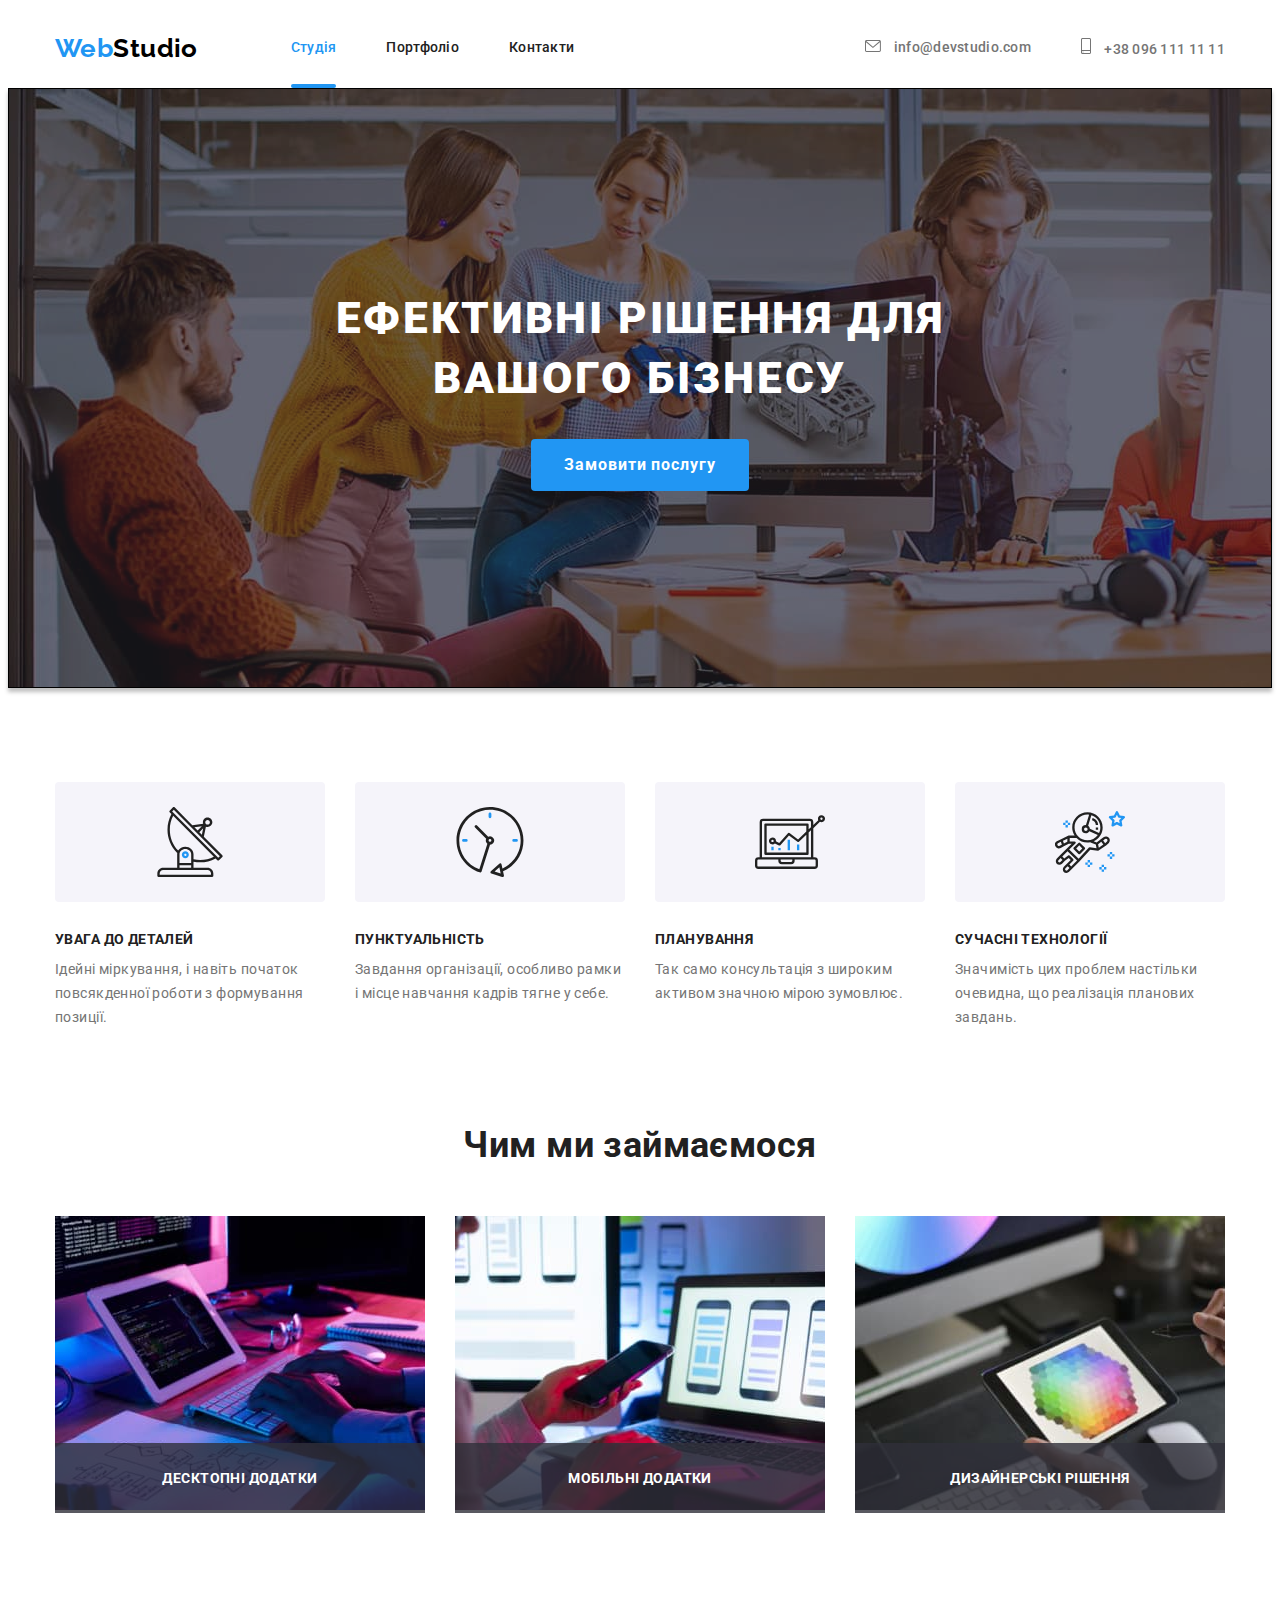
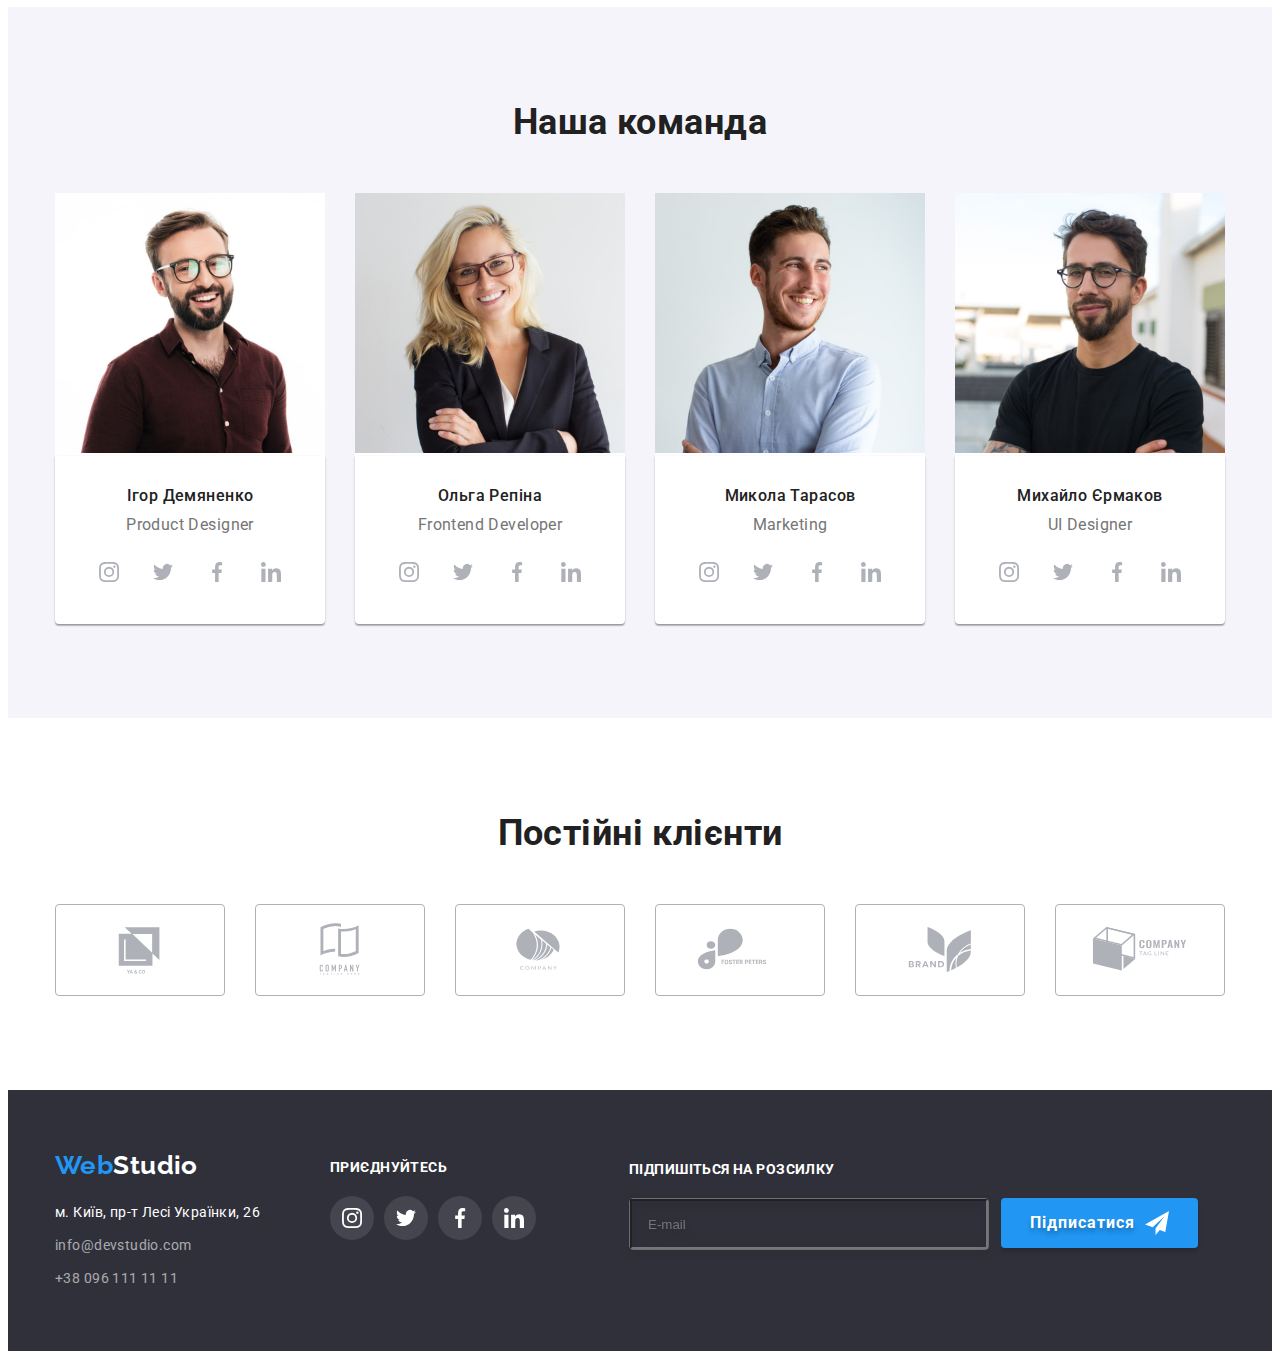
==== index.html @ 0f2f39f7 "add 07_22_07_22" ====
<!DOCTYPE html>
<html lang="uk">
<head>
    <meta charset="UTF-8">
    <meta http-equiv="X-UA-Compatible" content="IE=edge">
    <meta name="viewport" content="width=device-width, initial-scale=1.0">
    <meta name="description" content="Эффективные решения для вашего бизнеса">
    <title>WebStudio</title>
    <link rel="preconnect" href="https://fonts.googleapis.com">
    <link rel="preconnect" href="https://fonts.gstatic.com" crossorigin>
    <link href="https://fonts.googleapis.com/css2?family=Raleway:wght@700&family=Roboto:wght@400;500;700;900&display=swap"
        rel="stylesheet">
    <link rel="stylesheet" href="https://cdnjs.cloudflare.com/ajax/libs/modern-normalize/1.1.0/modern-normalize.min.css"
        integrity="sha512-wpPYUAdjBVSE4KJnH1VR1HeZfpl1ub8YT/NKx4PuQ5NmX2tKuGu6U/JRp5y+Y8XG2tV+wKQpNHVUX03MfMFn9Q=="
        crossorigin="anonymous" referrerpolicy="no-referrer" />
    <link rel="stylesheet" href="./css/styles.css">
</head>
<body>
    <!--Header-->
    <header class="page-header">
        <!-- Nav -->
        <div class="container main-nav"> 
            <nav class="main-nav">
                <a href="./index.html" class="logo">Web<span class="accent">Studio</span></a>
                <ul class="site list">
                    <li class="nav-item"><a href="" class="nav-link current">Студія</a></li>
                    <li class="nav-item"><a href="./portfolio.html" class="nav-link">Портфоліо</a></li>
                    <li class="nav-item"><a href="" class="nav-link">Контакти</a></li>
                </ul>
            </nav>
            <ul class="contact list">
                <li class="contact-item">   
                    <a href="mailto:info@devstudio.com" class="contact-link">
                        <svg class="icon-envelope" width="16" height="12">
                            <use href="./image/icons.svg#envelope"></use>
                        </svg>
                        info@devstudio.com
                    </a>
                </li>
                <li class="contact-item">
                    <a href="tel:+380961111111" class="contact-link" >
                        <svg class="icon-smartphone" width="10" height="16">
                            <use href="./image/icons.svg#smartphone"></use>
                        </svg>
                        +38 096 111 11 11
                    </a>
                </li>
            </ul>
        </div>
    </header>
    
    <!--main-->
    <main>
        <!--Hero-->
        <section class="hero hero__overlay">
            <div class="container">
                <h1 class="hero__title">Ефективні рішення для вашого бізнесу</h1>
                <button class="hero__btn" type="button" data-modal-open>Замовити послугу</button>
            </div>                    
        </section>
        <!-- Features -->
        <section class="section features">
            <div class="container">
            <h2 class="section__tiatle visually-hidden">Особливості нашої работи</h2>
            <ul class="feature__list list">
                <li class="feature__list-item">
                    <div class="feature__list-card">
                        <svg class="feature__list-icon" width="70" height="70">
                            <use href="./image/icons.svg#antenna"></use>
                        </svg>
                    </div>
                    <h3 class="feature__list-name">УВАГА ДО ДЕТАЛЕЙ</h3>
                    <p class="feature__list-text">Ідейні міркування, і навіть початок повсякденної роботи з формування позиції.</p>
                </li>
                <li class="feature__list-item">
                    <div class="feature__list-card">
                        <svg class="feature__list-icon" width="70" height="70">
                            <use href="./image/icons.svg#clock"></use>
                        </svg>
                    </div>
                    <h3 class="feature__list-name">ПУНКТУАЛЬНІСТЬ</h3>
                    <p class="feature__list-text">Завдання організації, особливо рамки і місце навчання кадрів тягне у себе.</p>
                </li>
                <li class="feature__list-item">
                    <div class="feature__list-card">
                        <svg class="feature__list-icon" width="70" height="70">
                            <use href="./image/icons.svg#diagram"></use>
                        </svg>
                    </div>
                    <h3 class="feature__list-name">ПЛАНУВАННЯ</h3>
                    <p class="feature__list-text">Так само консультація з широким активом значною мірою зумовлює.</p>
                </li>
                <li class="feature__list-item">
                    <div class="feature__list-card">
                        <svg class="feature__list-icon" width="70" height="70">
                            <use href="./image/icons.svg#astronaut"></use>
                        </svg>
                    </div>
                    <h3 class="feature__list-name">СУЧАСНІ ТЕХНОЛОГІЇ</h3>
                    <p class="feature__list-text">Значимість цих проблем настільки очевидна, що реалізація планових завдань.</p>
                </li>
            </ul>
            </div>
        </section>
        <!-- Our work -->
        <section class="section works">
            <div class="container">
                <h2 class="section__title">Чим ми займаємося</h2>
                <ul class="works__list list">
                    <li class="works__list-item">
                        <img class="works__list-img" src="./image/box1.jpg" alt="box1" width="370" height="294" />
                        <h3 class="works__list-label">Десктопні додатки</h3>
                    </li>
                    <li class="works__list-item">
                        <img class="works__list-img" src="./image/box2.jpg" alt="box2" width="370" height="294" />
                        <h3 class="works__list-label">Мобільні додатки</h3>
                    </li>
                    <li class="works__list-item">
                        <img class="works__list-img" src="./image/box3.jpg" alt="box3" width="370" height="294" />
                        <h3 class="works__list-label">Дизайнерські рішення</h3>
                    </li>
                </ul>
            </div>
        </section>
        <!-- Our team -->
        <section class="section teams">
            <div class="container">
                <h2 class="section__title">Наша команда</h2>
                <ul class="teams__list list">
                    <li class="teams__list-item">
                        <img src="./image/team_card1.jpg" alt="team-card1" width="270" height="260">
                        <div class="teams__list-cards">
                            <h3 class="card__name">Ігор Демяненко</h3>
                            <p class="card__description">Product Designer</p>
                            <ul class="card__social-list list">
                                <li class="card__social-item">
                                    <a class="card__social-link" href="">
                                        <svg class="card__social-icon" width="20" height="20">
                                            <use href="./image/icons.svg#instagram"></use>
                                        </svg>
                                    </a>
                                </li>
                                <li class="card__social-item">
                                    <a class="card__social-link" href="">
                                        <svg class="card__social-icon" width="20" height="20">
                                            <use href="./image/icons.svg#twitter"></use>
                                        </svg>
                                    </a>
                                </li>
                                <li class="card__social-item">
                                    <a class="card__social-link" href="">
                                        <svg class="card__social-icon" width="20" height="20">
                                            <use href="./image/icons.svg#facebook"></use>
                                        </svg>
                                    </a>
                                </li>
                                <li class="card__social-item">
                                    <a class="card__social-link" href="">
                                        <svg class="card__social-icon" width="20" height="20">
                                            <use href="./image/icons.svg#linkedin"></use>
                                        </svg>
                                    </a>
                                </li>
                            </ul>
                        </div>
                    </li>
                    <li class="teams__list-item">
                        <img src="./image/team_card2.jpg" alt="team-card2" width="270" height="260">
                        <div class="teams__list-cards">
                            <h3 class="card__name">Ольга Репіна</h3>
                            <p class="card__description">Frontend Developer</p>
                            <ul class="card__social-list list">
                                <li class="card__social-item">
                                    <a class="card__social-link" href="">
                                        <svg class="card__social-icon" width="20" height="20">
                                            <use href="./image/icons.svg#instagram"></use>
                                        </svg>
                                    </a>
                                </li>
                                <li class="card__social-item">
                                    <a class="card__social-link" href="">
                                        <svg class=" card__social-icon" width="20" height="20">
                                            <use href="./image/icons.svg#twitter"></use>
                                        </svg>
                                    </a>
                                </li>
                                <li class="card__social-item">
                                    <a class="card__social-link" href="">
                                        <svg class=" card__social-icon" width="20" height="20">
                                            <use href="./image/icons.svg#facebook"></use>
                                        </svg>
                                    </a>
                                </li>
                                <li class="card__social-item">
                                    <a class="card__social-link" href="">
                                        <svg class=" card__social-icon" width="20" height="20">
                                            <use href="./image/icons.svg#linkedin"></use>
                                        </svg>
                                    </a>
                                </li>
                            </ul>
                        </div>
                    </li>
                    <li class="teams__list-item">
                        <img src="./image/team_card3.jpg" alt="team-card3" width="270" height="260">
                        <div class="teams__list-cards">
                            <h3 class="card__name">Микола Тарасов</h3>
                            <p class="card__description">Marketing</p>
                            <ul class="card__social-list list">
                                <li class="card__social-item">
                                    <a class="card__social-link" href="">
                                        <svg class="card__social-icon" width="20" height="20">
                                            <use href="./image/icons.svg#instagram"></use>
                                        </svg>
                                    </a>
                                </li>
                                <li class="card__social-item">
                                    <a class="card__social-link" href="">
                                        <svg class=" card__social-icon" width="20" height="20">
                                            <use href="./image/icons.svg#twitter"></use>
                                        </svg>
                                    </a>
                                </li>
                                <li class="card__social-item">
                                    <a class="card__social-link" href="">
                                        <svg class=" card__social-icon" width="20" height="20">
                                            <use href="./image/icons.svg#facebook"></use>
                                        </svg>
                                    </a>
                                </li>
                                <li class="card__social-item">
                                    <a class="card__social-link" href="">
                                        <svg class=" card__social-icon" width="20" height="20">
                                            <use href="./image/icons.svg#linkedin"></use>
                                        </svg>
                                    </a>
                                </li>
                            </ul>
                        </div>
                    </li>
                    <li class="teams__list-item">
                        <img src="./image/team_card4.jpg" alt="team-card4" width="270" height="260">
                        <div class="teams__list-cards">
                            <h3 class="card__name">Михайло Єрмаков</h3>
                            <p class="card__description">UI Designer</p>
                            <ul class="card__social-list list">
                                <li class="card__social-item">
                                    <a class="card__social-link" href="">
                                        <svg class="card__social-icon" width="20" height="20">
                                            <use href="./image/icons.svg#instagram"></use>
                                        </svg>
                                    </a>                                    
                                </li>
                                <li class="card__social-item">
                                    <a class="card__social-link" href="">
                                        <svg class=" card__social-icon" width="20" height="20">
                                            <use href="./image/icons.svg#twitter"></use>
                                        </svg>
                                    </a>                                    
                                </li>
                                <li class="card__social-item">
                                    <a class="card__social-link" href="">
                                        <svg class=" card__social-icon" width="20" height="20">
                                            <use href="./image/icons.svg#facebook"></use>
                                        </svg>
                                    </a>                                    
                                </li>
                                <li class="card__social-item">
                                    <a class="card__social-link" href="">
                                        <svg class=" card__social-icon" width="20" height="20">
                                            <use href="./image/icons.svg#linkedin"></use>
                                        </svg>
                                    </a>                                    
                                </li>
                            </ul>
                        </div>
                    </li>
                </ul>
            </div>
        </section>
        <!-- Our clients -->
        <section class="section clients">
            <div class="container">
                <h2 class="section__title">Постійні клієнти</h2>
                <ul class="clients__list list">
                    <li class="clients__list-item">
                        <svg class="clients__list-icon" width="106" height="60">
                            <use href="./image/icons.svg#logo1"></use>
                        </svg>
                    </li>
                    <li class="clients__list-item">
                        <svg class="clients__list-icon" width="106" height="60">
                            <use href="./image/icons.svg#logo2"></use>
                        </svg>
                    </li>
                    <li class="clients__list-item">
                        <svg class="clients__list-icon" width="106" height="60">
                            <use href="./image/icons.svg#logo3"></use>
                        </svg>
                    </li>
                    <li class="clients__list-item">
                        <svg class="clients__list-icon" width="106" height="60">
                            <use href="./image/icons.svg#logo4"></use>
                        </svg>
                    </li>
                    <li class="clients__list-item">
                        <svg class="clients__list-icon" width="106" height="60">
                            <use href="./image/icons.svg#logo5"></use>
                        </svg>
                    </li>
                    <li class="clients__list-item">
                        <svg class="clients__list-icon" width="106" height="60">
                            <use href="./image/icons.svg#logo6"></use>
                        </svg>
                    </li>
                </ul>
            </div>
        </section>
    </main>
    <!--footer-->
    <footer class="footer">
        <div class="container footer-content">
            <div class="address-aside">
                <a href="./index.html" class="logo">Web<span class="accent current">Studio</span></a>
                <address class="address-info">
                    <ul class="address list">
                        <li class="address-item"><a href="https://goo.gl/maps/piqngm7oDQpEDh6u6" class="address-link" target="_blank"
                                rel="noopener nofollow noreferrer">м. Київ, пр-т Лесі Українки, 26</a></li>
                        <li class="address-item"><a href="mailto:info@devstudio.com" class="address-link current">info@devstudio.com</a>
                        </li>
                        <li class="address-item"><a href="tel:+380961111111" class="address-link current">+38 096 111 11 11</a></li>
                    </ul>
                </address>
            </div>
            <div class="cummon">
                <h2 class="cummon-name">приєднуйтесь</h2>
                <ul class="cummon-social list">
                    <li class="cummon-social-item">
                        <a class="cummon-social-link" href="">
                            <svg class="cummon-social-icon" width="20" height="20">
                                <use href="./image/icons.svg#instagram"></use>
                            </svg>
                        </a>                        
                    </li>
                    <li class="cummon-social-item">
                        <a class="cummon-social-link" href="">
                            <svg class="cummon-social-icon" width="20" height="20">
                                <use href="./image/icons.svg#twitter"></use>
                            </svg>
                        </a>                        
                    </li>
                    <li class="cummon-social-item">
                        <a class="cummon-social-link" href="">
                            <svg class="cummon-social-icon" width="20" height="20">
                                <use href="./image/icons.svg#facebook"></use>
                            </svg>                            
                        </a>                        
                    </li>
                    <li class="cummon-social-item">
                        <a class="cummon-social-link" href="">
                            <svg class="cummon-social-icon" width="20" height="20">
                                <use href="./image/icons.svg#linkedin"></use>
                            </svg>
                        </a>                        
                    </li>
                </ul>
            </div>
            <div class="news-subscription-form">
                <h2 class="news-subscription-title">Підпишіться на розсилку</h2>
                <div class="news-subscription-area">
                    <label class="news-subscription-field">
                        <!-- <span class="news-subscription-name">E-mail</span> -->
                        <input class="news-subscription-input" type="text" name="user-mail" placeholder="E-mail" required>
                    </label>
                    <button class="news-subscription-btn" type="submit">Підписатися
                        <svg class="news-subscription-icon" width="24" height="24">
                            <use href="./image/icons.svg#send"></use>
                        </svg>
                    </button>
                </div>
            </div>
        </div>            
    </footer>

    <!-- Modal window -->
    <div class="backdrop is-hidden" data-modal>
        <div class="modal">
            <button class="modal-btn" type="button" data-modal-close>
                <svg class="modal-btn-icon" width="18" height="18">
                    <use href="./image/icons.svg#close-black"></use>
                </svg>
            </button>
            <section class="subscription-section">
                <h2 class="subscription-section-title">Залиште свої дані, ми вам передзвонимо</h2>
                <form action="subscription-form">
                    <div class="subscription-form-group">
                        <label class="subscription-form-field">
                            <span class="subscription-field-name">Ім'я</span>
                            <input class="subscription-field-input" type="text" name="user-name" required>                            
                            <span class="subscription-field-icon">
                                <svg class="subscription-icon" width="18" height="18"> 
                                    <use href="./image/icons.svg#person-black"></use>
                                </svg>
                            </span>                                                           
                        </label>
                        <label class="subscription-form-field">
                            <span class="subscription-field-name">Телефон</span>
                            <input class="subscription-field-input" type="tel" name="user-phone" required>
                            <span class="subscription-field-icon">
                                <svg class="subscription-icon" width="18" height="18">
                                    <use href="./image/icons.svg#phone-black"></use>
                                </svg>
                            </span>                    
                        </label>
                        <label class="subscription-form-field">
                            <span class="subscription-field-name">Пошта</span>
                            <input class="subscription-field-input" type="text" name="user-mail" required>
                            <span class="subscription-field-icon">
                                <svg class="subscription-icon" width="18" height="18">
                                    <use href="./image/icons.svg#email-black"></use>
                                </svg>
                            </span>                       
                        </label>
                        <label class="subscription-form-field">
                            <span class="subscription-field-name">Коментар</span>
                            <textarea class="subscription-field-textarea" name="user-coment" rows="10" placeholder="Введіть текст"></textarea>
                        </label>
                    </div>
                    <label class="subscription-contract-flied" for="accept">
                        <input class="subscription-contract-input visually-hidden" type="checkbox" name="terms-contract" id="accept">
                        <span class="subscription-contract-check">
                            <svg class="subscription-icon-check" width="16" height="15">
                                <use href="./image/icons.svg#check"></use>
                            </svg>
                        </span>
                        <span class="subscription-contract">
                            Погоджуюся з розсилкою та приймаю
                            <a class="subscription-contract-name"href="">Умови договору</a></span> 
                    </label>                  
                    <button class="subscription-form-btn" type="submit">Відправити</button>
                </form>
            </section>
        </div>
    </div>

    <script src="./js/modal.js"></script>
</body>
</html>
---- css/styles.css ----
/* цвет основного текста #757575 */
/* вторичный цвет #212121*/
/* акцент #2196F3 */

/* белый #FFFFFF */
/* белый вторичный rgba(255, 255, 255, 0.6) */

/* первичный шрифт Roboto 400 500 700 900 */
/* вторичный шрифт Raleway 700*/


:root {
    --primari-text-color: #757575;
    --title-text-color: #212121;
    --accent-color: #2196F3;
    --primary-white-color: #FFFFFF;
    --secondary-white-color: rgba(255, 255, 255, 0.6);
    --anim-slov: 250ms cubic-bezier(0.4, 0, 0.2, 1);
}

body {
    background-color: var(--primary-white-color);
    color: var(--primari-text-color);

    font-family: Roboto, sans-serif;
    font-size: 14px;
    letter-spacing: 0.03em;
}

html {
    box-sizing: border-box;
}

*,
*::after,
*::before {
    box-sizing: inherit;
}

/* Утилиты */

.list {
    margin: 0;
    padding: 0;
    list-style: none;
}

.visually-hidden {
    position: absolute;
    width: 1px;
    height: 1px;
    margin: -1px;
    border: 0;
    padding: 0;
    white-space: nowrap;
    clip-path: inset(100%);
    clip: rect(0 0 0 0);
    overflow: hidden;
}

.container {
    margin-left: auto;
    margin-right: auto;
    width: 1200px;
    padding-left: 15px;
    padding-right: 15px;
    /* outline: 1px solid red;     */
}

.img {
    display: block;
    max-width: 100%;
    height: auto;
}        


/* Header */

/* Logo */

.logo {
    color: var(--accent-color);
    font-family: Raleway, sans-serif;
    
    font-weight: 700;
    font-size: 26px;
    line-height: 1.19;
    text-decoration: none;
}

.accent {
    color: #000000;
}

.accent.current {
    color: var(--primary-white-color); 
}

/* Nav, contact */

.main-nav {
    display: flex;
    align-items: center;
}

.site.list {
    display: flex;   
    margin-left: 93px;
}

.contact.list {
    display: flex;
    margin-left: auto;
}

.contact-item {
    display: flex;
    align-items: center;
}

.site.list .nav-item + .nav-item,
.contact.list .contact-item + .contact-item {
    margin-left: 50px;
}

/* .site.list .nav-item:not(:last-child) {
    margin-right: 50px;
} */

.nav-link {
    display: block;
    position: relative;
    color: var(--title-text-color);
    
    font-weight: 500;
    line-height: 1.14;
    letter-spacing: 0.02em;
    text-decoration: none;

    padding-top: 32px;
    padding-bottom: 32px;
}

.nav-link.current {
    color: var(--accent-color);

    transition: color var(--anim-slov);
}

.nav-link.current::after {
    position: absolute;
    content: "";
    display: block;

    width: 100%;
    height: 4px;
    left: 0;
    bottom: 0;
    background-color: var(--accent-color);
    border-radius: 4px;
}

.contact-link {
    color: var(--primari-text-color);
    font-weight: 500;
    line-height: 1.14;
    letter-spacing: 0.02em;
    text-decoration: none;

    transition: color var(--anim-slov);
}

.icon-envelope {
    display: inline-block;
    fill: currentColor;
    margin-right: 10px;
}

.icon-smartphone {
    display: inline-block;
    fill: currentColor;
    margin-right: 10px;
}

.nav-link:hover,
.nav-link:focus,
.contact-link:hover,
.contact-link:focus {
    color: var(--accent-color);
} 


/* Styles from index.html */
/* Hero */

.hero {
    padding: 200px 0;
}

.hero__title {
    margin-top: 0;
    margin-bottom: 30px;
    margin-left: auto;
    margin-right: auto;
    width: 696px;
    text-align: center;

    color: var(--primary-white-color);   
    font-weight: 900;
    font-size: 44px;
    line-height: 1.36;
    
    letter-spacing: 0.06em;
    text-transform: uppercase;
}

.hero__overlay {
    max-width: 1600px;
    height: 600px;
    margin-left: auto;
    margin-right: auto;
    background-image: url("../image/overlay.png"), url("../image/hero.jpg"), url("../image/bg.png");
    border: 1px solid #000000;
    box-shadow: 0px 4px 4px rgba(0, 0, 0, 0.25);
}

.hero__btn {
    margin-left: auto;
    margin-right: auto;
    border-radius: 4px;
    padding: 10px 32px;
    border: 1px solid transparent;

    background-color: var(--accent-color);
    color: var(--primary-white-color);
    font-family: inherit;
    cursor: pointer;

    font-weight: 700;
    font-size: 16px;
    line-height: 1.88;
    display: flex;
    align-items: center;
    letter-spacing: 0.06em;
}

/* Sections */

.section {
    padding-top: 94px;
    padding-bottom: 94px;
}

.section__title {
    margin-top: 0;
    margin-bottom: 50px;
    color: var(--title-text-color);

    font-weight: 700;
    font-size: 36px;
    line-height: 1.17;
    text-align: center;
}

/* Features */

.feature__list {
    display: flex;
    gap: 30px;
}

.feature__list-item {
    width: calc((100% - 3 * 30px) / 4);
}

.feature__list-card {
    background-color: #F5F4FA;
    border-radius: 4px;
    width: 270px;
    height: 120px;
    display: flex;
    justify-content: center;
    align-items: center;    
}

.feature__list-name {
    margin: 0;
    margin-top: 30px;
    margin-bottom: 10px;
        
    color: var(--title-text-color);
    
    font-size: 14px;
    line-height:1.14;
    text-transform: uppercase;
}

.feature__list-text {
    margin-top: 0;
    margin-bottom: 0;

    line-height: 1.71;
}

/* Our work */

.works {
    padding-top: 0;
}

.works__list {
    display: flex;
}

.works__list-item {
    position: relative;
    overflow: hidden;
    width: 370px;
    margin-right: 30px;
}

.works__list-item:nth-child(3n) {
    margin-right: 0;
}

.works__list-label {
    position: absolute;
    font-weight: 700;
    font-size: 14px;
    text-align: center;
    letter-spacing: 0.03em;
    text-transform: uppercase;
    color: var(--primary-white-color);

    background-color: rgba(47, 48, 58, 0.8);
    padding-top: 27px;
    padding-bottom: 27px;


    margin: 0;
    bottom: 0;
    left: 0;
    width: 100%;
}

/* Our team */

.teams__list-item {
    background-color: var(--primary-white-color);
}

.teams__list-cards {
    box-shadow: 0px 1px 3px rgba(0, 0, 0, 0.12), 0px 1px 1px rgba(0, 0, 0, 0.14), 0px 2px 1px rgba(0, 0, 0, 0.2);
    border-radius: 0px 0px 4px 4px;
    padding-top: 30px;
    padding-bottom: 30px;
}

.teams {
    background-color: #F5F4FA;
}

.teams__list {
    display: flex;
    gap: 30px;
}

.teams__list-item {
    width:calc((100% - 3 * 30px) / 4);
    /* margin-right: 30px; */
}

/* .teams__list-item:nth-child(4n) {
    margin-right: 0;
} */

.card__name {
    margin-top: 0;
    margin-bottom: 10px;

    color: var(--title-text-color);

    font-weight: 500;
    font-size: 16px;
    line-height: 1.19;
    text-align: center;
}

.card__description {
    margin-top: 0;
    margin-bottom: 0;

    font-size: 16px;
    line-height: 1.19;
    text-align: center;
}

.card__social-list {
    display: flex;
    margin-top: 16px;
    margin-left: 32px;
    margin-right: 32px;
}

.card__social-item {
    margin-right: 10px;
}

.card__social-item:nth-child(4n) {
    margin-right: 0;
}

.card__social-link {
    display: inline-flex;
    align-items: center;
    justify-content: center;

    width: 44px;
    height: 44px;

    background-color: var(--primary-white-color);
    border-radius: 50%;
    fill: #AFB1B8;

    transition: fill var(--anim-slov),
        background-color var(--anim-slov);
}

.card__social-link:hover {
    background-color: var(--accent-color);
    fill: var(--primary-white-color);
}

.card__social--icon {
    display: inline-block;
    flex-shrink: 0;
}


/* Our clients */

.clients__list {
    display: flex;
    gap: 30px;
}

.clients__list-item {
    display: flex;
    align-items: center;
    justify-content: center;

    width: 170px;
    height: 92px;
    fill: #AFB1B8;

    border: 1px solid rgba(175, 177, 184, 1);
    border-radius: 4px;

    transition: fill var(--anim-slov),
        border var(--anim-slov);
}

.clients__list-item:hover {
    fill: var(--accent-color);
    border: 1px solid var(--accent-color);
}


/*  */
/* Our projects */

/* Button projects */

.project-filter {
    display: flex;
    justify-content: center;
    margin-bottom: 50px;
}

.button-item {
    margin-left: 8px;
}

.button-item:first-child {
    margin-left: 0;
}

.primary-button {
    border-radius: 4px;
    padding: 6px 22px;
    min-width: 73px;
    border: 1px solid transparent;

    background-color: var(--accent-color);
    color: var(--primary-white-color);
    font-family: inherit;
    cursor: pointer;
        
    font-weight: 500;
    font-size: 16px;
    line-height: 1.62;
    text-align: center;
}

.secondary-button {
    border-radius: 4px;
    padding: 6px 22px;
    min-width: 103px;
    border: 1px solid transparent;
    
    background-color: #F5F4FA;
    color: var(--title-text-color);
    font-family: inherit;
    cursor: pointer;
        
    font-weight: 500;
    font-size: 16px;
    line-height: 1.62;
    text-align: center;

    transition: color var(--anim-slov),
        background-color var(--anim-slov),
        box-shadow var(--anim-slov);
}

.secondary-button:hover,
.secondary-button:focus {
    background-color: var(--accent-color);
    color: var(--primary-white-color);
    box-shadow: 0px 4px 4px rgba(0, 0, 0, 0.25);
}

/* Projects */

.project {
    display: flex;
    flex-wrap: wrap;

    background-color: var(--primary-white-color);
}

/* calc((100% - кол-во маржинов в строке * значение маржина) / кол-во элементов в строке) */

.project-item {
    width: calc((100% - 2 * 30px) / 3);
    margin-right: 30px;
    margin-bottom: 30px;

    transition: color var(--anim-slov);
}

/* Альтернатива */
/* .project-item {
    width: 370px;
    margin-right: 30px;
    margin-bottom: 30px;
} */

.project-item:nth-child(3n) {
    margin-right: 0;
}

.project-item:nth-last-child(-n + 3) {
    margin-bottom: 0;
}

/* Альтернатива */
/* .project-item:not(:nth-child(3)) {
    margin-right: 30px;
}
или
.project-item:not(:nth-last-child(-n + 3)) {
    margin-right: 30px;
} */

.project-item-trum {
    position: relative;
    overflow: hidden;
}

.project-item-overlay {
    position: absolute;
    bottom: 0;
    left: 0;
    width: 100%;
    height: 100%;
    background-color: rgba(33, 150, 243, 0.9);;
    margin: 0;
    padding: 63px 24px;


    font-size: 18px;
    line-height: 1.56;
    letter-spacing: 0.03em;
    color: var(--primary-white-color);

    transform: translatey(100%);
    transition: transform var(--anim-slov);
}

.project-item:hover .project-item-overlay,
.project-item:focus .project-item-overlay {
    cursor: pointer;
    transform: translate(0);
}

.project-item:hover,
.project-item:focus {
    box-shadow: 0px 1px 1px rgba(0, 0, 0, 0.12),
        0px 4px 4px rgba(0, 0, 0, 0.06),
        1px 4px 6px rgba(0, 0, 0, 0.16);
}

.project-content {
    border: 1px solid #EEEEEE;
    border-top: transparent;
    padding: 20px 24px;
}

.project-name {
    margin-top: 0;
    margin-bottom: 4px;

    color: var(--title-text-color);
    font-size: 18px;
    line-height: 2;
    letter-spacing: 0.06em;
}

.project-position {
    margin-top: 0;
    margin-bottom: 0;

    font-size: 16px;
    line-height: 1.88;
}


/* footer */

.footer {
    padding-top: 60px;
    padding-bottom: 60px;

    background-color: #2F303A;
}

.footer-content {
    display: flex;
    align-items: stretch;
}

.address-info {
    margin-top: 20px;
    font-style: normal;
}

.address-item {
    margin-bottom: 9px;
}

.address-item:last-child {
    margin-bottom: 0;
}

.address-link {
    color: var(--primary-white-color);

    line-height: 1.71;
    font-style: normal;
    text-decoration: none;
}

.address-link.current {
    color: var(--secondary-white-color);

    transition: color var(--anim-slov);
}

.address-link.current:hover,
.address-link.current:focus {
    color: var(--accent-color);
}

/* присоединяйтесь */

.cummon {
    margin-top: 10px;
    margin-left: 70px;
    width: 206px;
    height: 80px;
}

.cummon-name {
    font-weight: 700;
    font-size: 14px;
    line-height: 1.14;
    letter-spacing: 0.03em;
    text-transform: uppercase;

    color: var(--primary-white-color);

    margin-top: 0;
    margin-bottom: 20px;
}

.cummon-social {
    display: flex;
    /* margin-top: 16px;
    margin-left: 32px;
    margin-right: 32px; */
}

.cummon-social-item {
    margin-right: 10px;
}

.cummon-social-item:nth-child(4n) {
    margin-right: 0;
}

.cummon-social-link {
    display: flex;
    align-items: center;
    justify-content: center;
    width: 44px;
    height: 44px;
    background-color: rgba(255, 255, 255, 0.1);
    border-radius: 50%;
    fill: var(--primary-white-color);

    transition: background-color var(--anim-slov);
}

.cummon-social-icon {
    display: inline-block;
    flex-shrink: 0;
}

.cummon-social-link:hover,
.cummon-social-link:focus {
    background-color: var(--accent-color);
}

.news-subscription-form {
    margin-top: 12px;
    margin-left: 93px;
    width: 570px;
    height: 86px;
}

.news-subscription-title {
    margin-top: 0px;
    margin-bottom: 20px;
    font-weight: 700;
    font-size: 14px;
    line-height: 1.14;
    letter-spacing: 0.03em;
    text-transform: uppercase;
    
    color: var(--primary-white-color);
}

.news-subscription-area {
    display: flex;
    gap: 12px;
}

.news-subscription-field {
    position: relative;
    margin: 0;
    border: 1px solid rgba(255, 255, 255, 0.3);
    filter: drop-shadow(0px 4px 4px rgba(0, 0, 0, 0.15));
    border-radius: 4px;
}

/* .news-subscription-name {
    position: absolute;
    top: 15px;
    left: 16px;
    display: flex;
    align-items: center;

    font-weight: 400;
    font-size: 16px;
    line-height: 1.25;
    letter-spacing: 0.03em;
    
    color: rgba(255, 255, 255, 0.6);
} */

.news-subscription-input {
    width: 358px;
    height: 50px;
    background-color: transparent;
    padding-left: 16px;
    outline: transparent;
    color: rgba(255, 255, 255, 0.6);
    
}

.news-subscription-btn {
    display: flex;
    align-items: center;
    text-align: center;
    font-family: inherit;
    cursor: pointer;
    pointer-events: initial;
    height: 50px;

    font-style: normal;
    font-weight: 700;
    font-size: 16px;
    line-height: 1.88;
    text-align: center;
    letter-spacing: 0.06em;
    border: 1px solid #000000;
    text-shadow: 0px 4px 4px rgba(0, 0, 0, 0.25);
    
    color: var(--primary-white-color);
    background-color: var(--accent-color);
    
    border: 1px solid transparent;
    box-shadow: 0px 4px 4px rgba(0, 0, 0, 0.15);
    border-radius: 4px;

    gap: 10px;
    padding: 10px 28px;
}

/* Modal window */
.backdrop {
    position: fixed;
    top: 0;
    left: 0;
    width: 100%;
    height: 100%;
    background-color: rgba(0, 0, 0, 0.25);

    z-index: 100;
    opacity: 1;
    /* visibility: visible; */
    pointer-events: initial;

    transform: translate(-50% -50%) scale(1);
    transition: all transform 250ms cubic-bezier(0.4, 0, 0.2, 1);
}

.backdrop.is-hidden {
    opacity: 0;
    /* visibility: hidden; */
    pointer-events: none;
}

.modal {
    position: absolute;
    top: 50%;
    left: 50%;
    min-height: 581px;
    min-width: 528px;
    padding: 15px;
    background-color: var(--primary-white-color);

    transform: translate(-50%, -50%) scale(1);
    transition: transform 250ms cubic-bezier(0.4, 0, 0.2, 1);
    /* transform: translate(-50%, -50%) scale(1);
    transition: transform var(--anim-slov); */

    border-radius: 4px 0px, 4px rgba(0, 0, 0, 0.25);
    box-shadow: 0px 4px 4px 0px #00000040;
}

.backdrop.is-hidden .modal {
    transform: translate(-50%, -50%) scale(0.2);
    transition: transform 250ms cubic-bezier(0.4, 0, 0.2, 1);
}

.modal-btn {
    position: absolute;
    top: 8px;
    right: 8px;
    width: 30px;
    height: 30px;
    align-items: center;
    justify-content: center;
    background-color: var(--primary-white-color);
    border-radius: 50%;
    border: 1px solid #0000001A;
    padding: 5px;
}

.modal-btn-icon {
    display: inline-block;
    flex-shrink: 0;
    transition: fill var(--anim-slov);
}

.modal-btn-icon:hover {
    fill: var(--accent-color);
}

label {
    display: block;
    margin: 0 auto;
}

.subscription-section-title {
    margin-top: 40px;
    margin-bottom: 12px;

    font-size: 20px;
    line-height: 1.15;
    text-align: center;
    letter-spacing: 0.03em;
    
    color: var(--title-text-color);
}

.subscription-form {
    width: 528px;
    height: 581px;
}

.subscription-form-group {
    width: 448px;
    height: 342px;
    margin-left: 40px;
    margin-right: 40px;
    margin-bottom: 20px;
}

.subscription-form-field {
    position: relative;
    display: flex;
    flex-direction: column;
    margin-bottom: 10px;
}

.subscription-form-field:last-child {
    margin-bottom: 0px;
}

.subscription-field-name {
    font-size: 12px;
    line-height: 1.17;
    letter-spacing: 0.01em;
    color: var(--primari-text-color);

    margin-bottom: 4px;
}

.subscription-field-input {
    display: inline-block;
    width: 100%;
    height: 40px;
    padding-left: 42px;
    font-family: inherit;

    border: 1px solid rgba(33, 33, 33, 0.2);
    border-radius: 4px;
    outline: transparent;

    transition: border var(--anim-slov);
}

/* .subscription-field-input:hover, */
.subscription-field-input:focus,
/* .subscription-field-textarea:hover, */
.subscription-field-textarea:focus {
    border: 1px solid var(--accent-color);
    border-radius: 4px;
}

/* .subscription-field-input:hover + .subscription-field-icon, */
.subscription-field-input:focus + .subscription-field-icon {
    fill: var(--accent-color);
}

.subscription-field-icon {
    position: absolute;
    display: inline-block;
    flex-shrink: 0;
    top: 29px;
    left: 12px;

    transition: fill var(--anim-slov);
}

.subscription-field-textarea {
    display: inline-block;
    resize: none;
    width: 448px;
    height: 120px;
    padding: 12px 16px;
/* 
    font-size: 12px;
    line-height: 14px;
    letter-spacing: 0.01em;
    color: rgba(117, 117, 117, 0.5); */

    border: 1px solid rgba(33, 33, 33, 0.2);
    border-radius: 4px;
    outline: transparent;

    transition: border var(--anim-slov);
}

.subscription-contract-flied {
    display: flex;
    justify-content: center;
    align-items: center;
    gap: 7px;
    margin-top: 20px;
    margin-bottom: 30px;
}

.subscription-contract-check {
    display: inline-flex;
    align-items: center;
    justify-content: center;
    width: 16px;
    height: 15px;

    outline: 2px solid #000000;
    outline-offset: -2px;
    border-radius: 2px;

    transition: outline var(--anim-slov), 
        background-color var(--anim-slov);
}

.subscription-contract-input:checked + .subscription-contract-check {
    outline: var(--accent-color);
    background-color: var(--accent-color);
}

.subscription-contract {
    line-height: 1.71;
    letter-spacing: 0.03em;
}

.subscription-contract-name {
    color: var(--accent-color);
    line-height: 1.71;
    letter-spacing: 0.03em;
}

.subscription-form-btn {
    display: flex;
    align-items: center;
    text-align: center;
    font-family: inherit;
    cursor: pointer;
    margin-bottom: 40px;
    margin-left: auto;
    margin-right: auto;

    font-style: normal;
    font-weight: 700;
    font-size: 16px;
    line-height: 1.88;
    letter-spacing: 0.06em;

    color: var(--primary-white-color);
    background-color: var(--accent-color);

    border: 1px solid transparent;
    border-radius: 4px;
    box-shadow: 0px 4px 4px 0px rgba(0, 0, 0, 0.25);
    padding: 10px 52px;
}
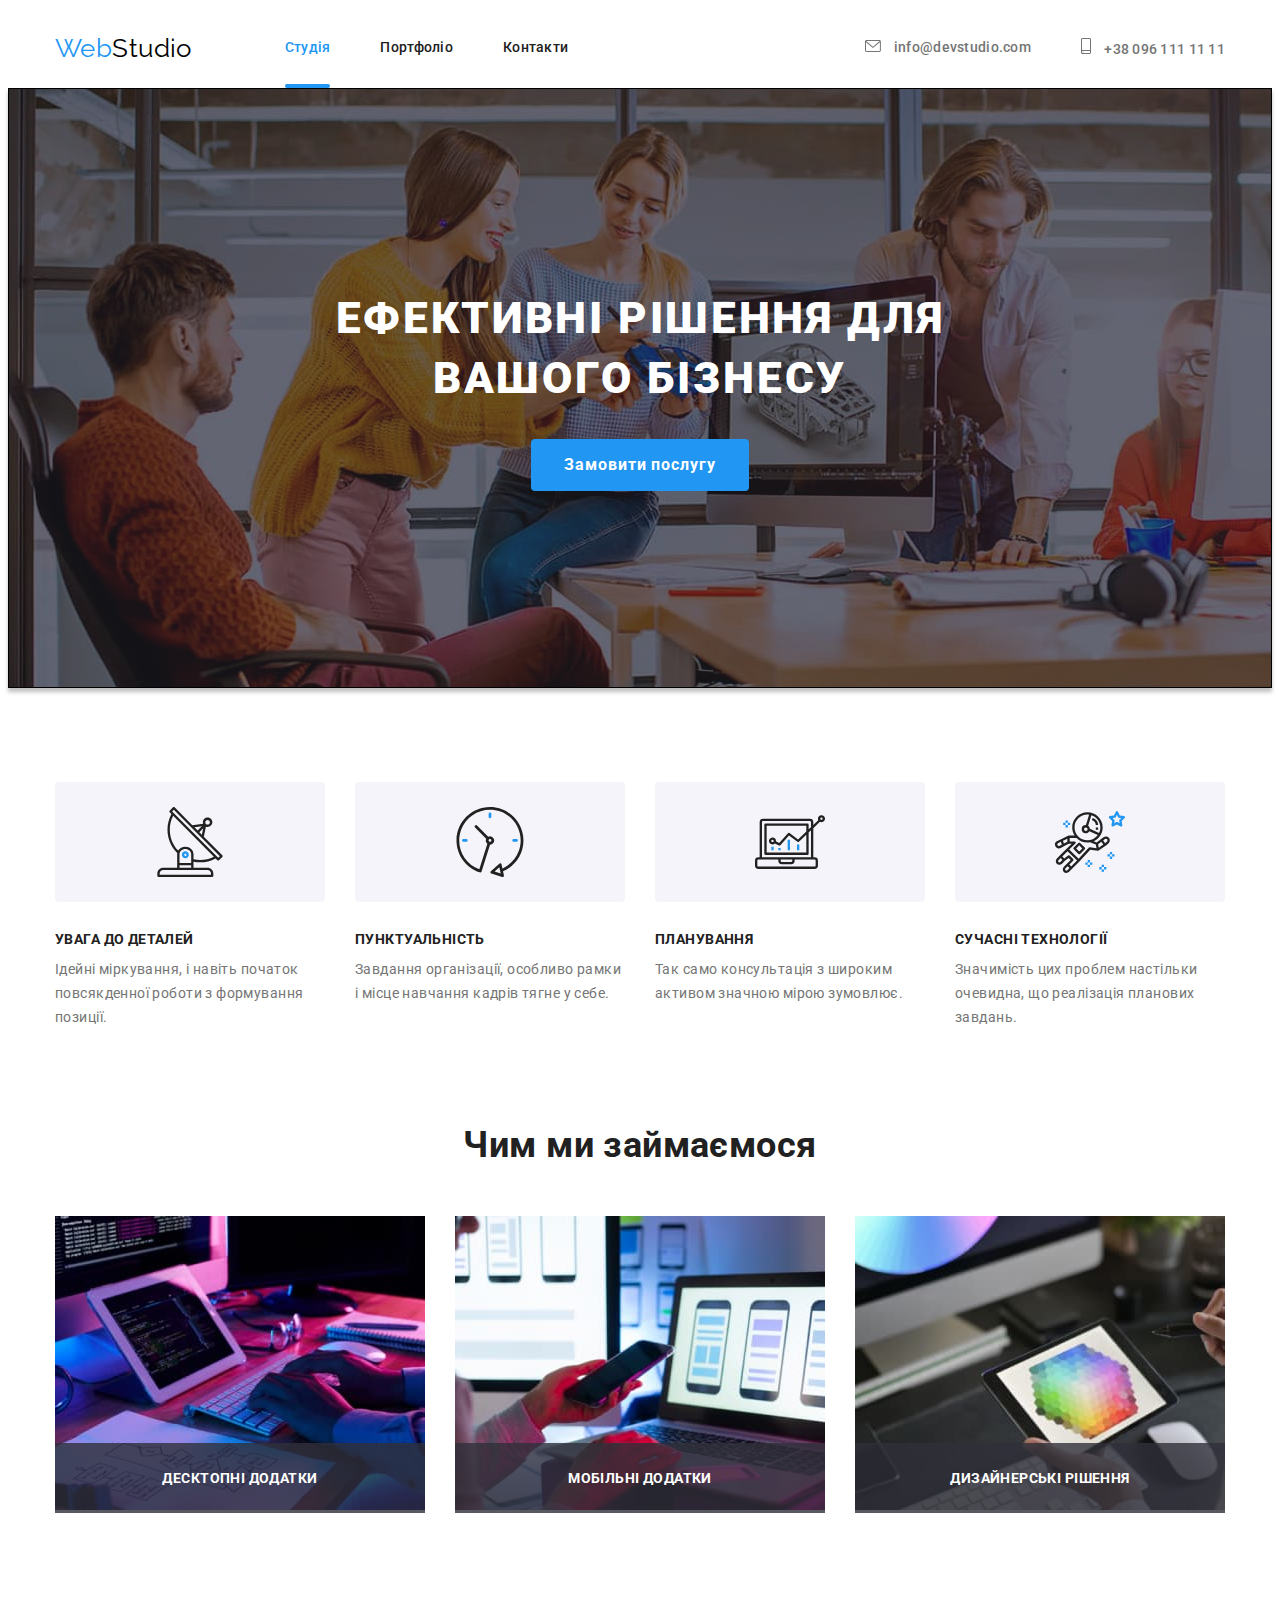
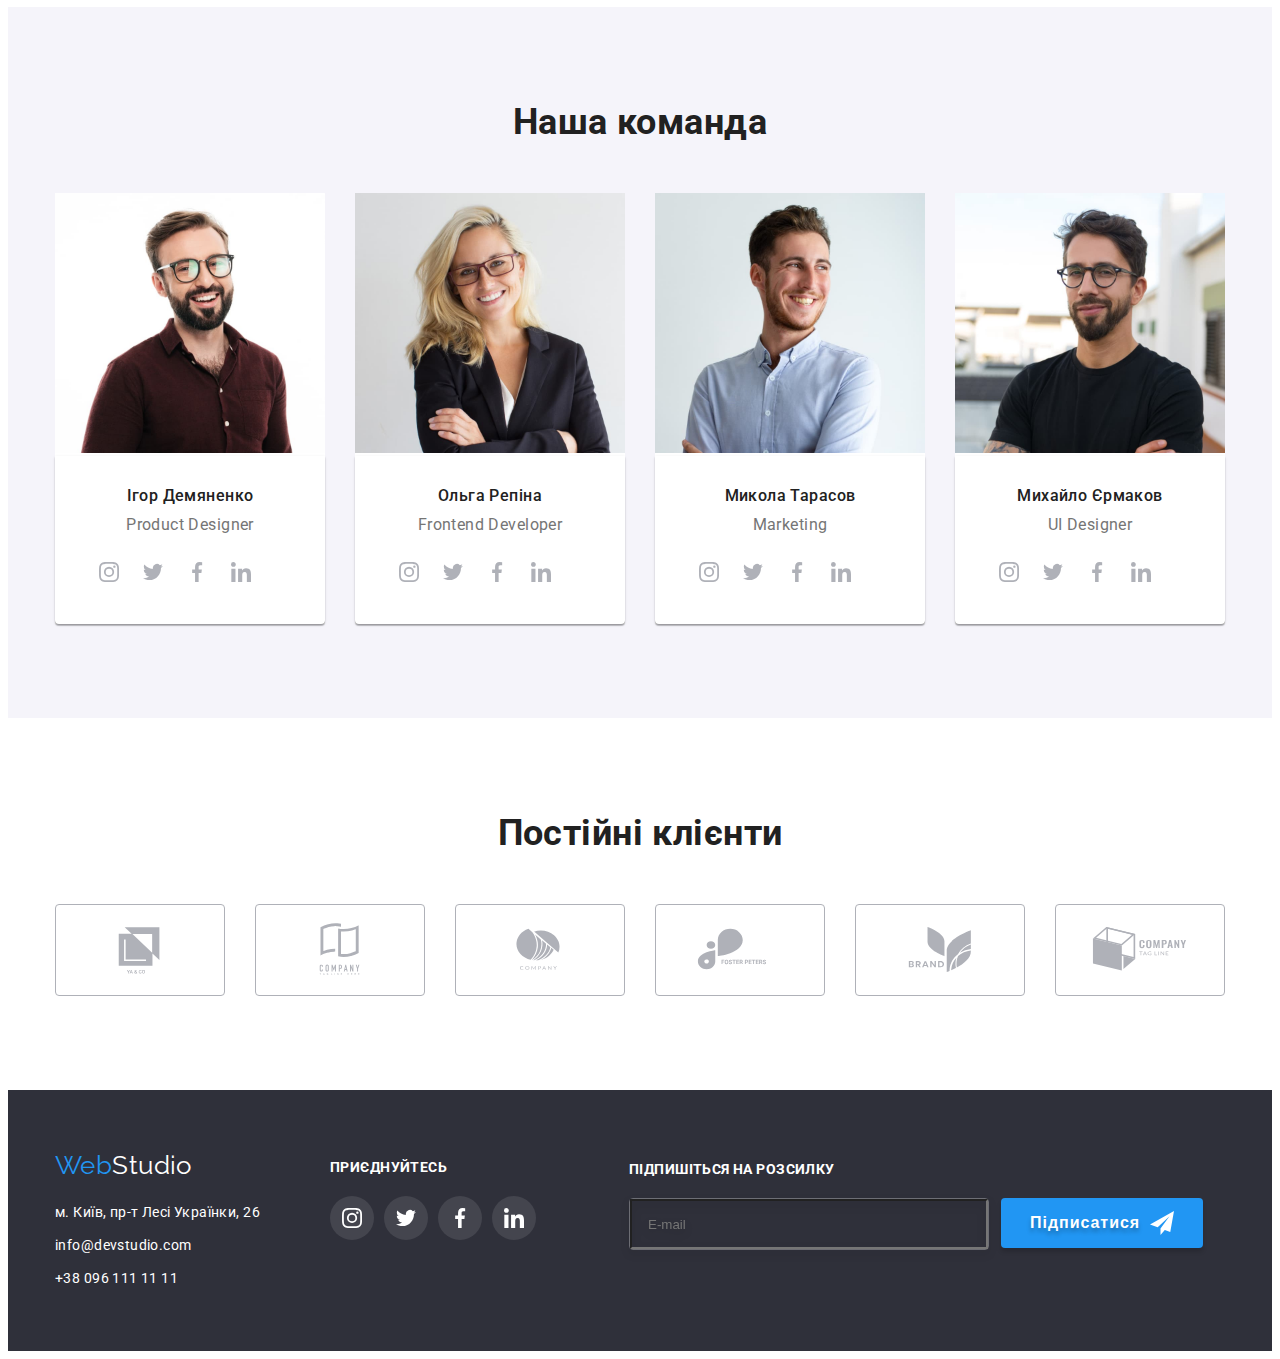
==== commit e63287d7: "add studio and portfolio on BEM" ====
--- a/index.html
+++ b/index.html
@@ -16,49 +16,50 @@
     <link rel="stylesheet" href="./css/styles.css">
 </head>
 <body>
-    <!--Header-->
-    <header class="page-header">
-        <!-- Nav -->
-        <div class="container main-nav"> 
-            <nav class="main-nav">
-                <a href="./index.html" class="logo">Web<span class="accent">Studio</span></a>
-                <ul class="site list">
-                    <li class="nav-item"><a href="" class="nav-link current">Студія</a></li>
-                    <li class="nav-item"><a href="./portfolio.html" class="nav-link">Портфоліо</a></li>
-                    <li class="nav-item"><a href="" class="nav-link">Контакти</a></li>
+    <!-- Header -->
+    <header class="header"> 
+    <!-- Nav -->
+        <div class="container header__content"> 
+            <nav class="header__nav">
+                <a href="./index.html" class="logo">Web<span class="logo__primary">Studio</span></a>
+                <ul class="header__nav-list list">
+                    <li class="header__nav-item"><a href="" class="header__nav-link header__nav-link--current">Студія</a></li>
+                    <li class="header__nav-item"><a href="./portfolio.html" class="header__nav-link">Портфоліо</a></li>
+                    <li class="header__nav-item"><a href="" class="header__nav-link">Контакти</a></li>
                 </ul>
             </nav>
-            <ul class="contact list">
-                <li class="contact-item">   
-                    <a href="mailto:info@devstudio.com" class="contact-link">
-                        <svg class="icon-envelope" width="16" height="12">
+    <!-- Contact -->
+            <ul class="header__contact list">
+                <li class="header__contact-item">
+                    <a href="mailto:info@devstudio.com" class="header__contact-link">
+                        <svg class="header__contact-icon" width="16" height="12">
                             <use href="./image/icons.svg#envelope"></use>
                         </svg>
                         info@devstudio.com
                     </a>
                 </li>
-                <li class="contact-item">
-                    <a href="tel:+380961111111" class="contact-link" >
-                        <svg class="icon-smartphone" width="10" height="16">
+                <li class="header__contact-item">
+                    <a href="tel:+380961111111" class="header__contact-link">
+                        <svg class="header__contact-icon" width="10" height="16">
                             <use href="./image/icons.svg#smartphone"></use>
                         </svg>
                         +38 096 111 11 11
                     </a>
                 </li>
-            </ul>
+            </ul>                
         </div>
     </header>
-    
-    <!--main-->
+    <!-- Main -->
     <main>
-        <!--Hero-->
+    <!-- Sections -->
+    <!-- Hero -->
         <section class="hero hero__overlay">
             <div class="container">
                 <h1 class="hero__title">Ефективні рішення для вашого бізнесу</h1>
                 <button class="hero__btn" type="button" data-modal-open>Замовити послугу</button>
             </div>                    
         </section>
-        <!-- Features -->
+    <!-- Features -->
         <section class="section features">
             <div class="container">
             <h2 class="section__tiatle visually-hidden">Особливості нашої работи</h2>
@@ -102,7 +103,7 @@
             </ul>
             </div>
         </section>
-        <!-- Our work -->
+    <!-- Our works -->
         <section class="section works">
             <div class="container">
                 <h2 class="section__title">Чим ми займаємося</h2>
@@ -122,41 +123,41 @@
                 </ul>
             </div>
         </section>
-        <!-- Our team -->
-        <section class="section teams">
+    <!-- Our team -->
+        <section class="section team">
             <div class="container">
                 <h2 class="section__title">Наша команда</h2>
-                <ul class="teams__list list">
-                    <li class="teams__list-item">
+                <ul class="team__list list">
+                    <li class="team__list-item">
                         <img src="./image/team_card1.jpg" alt="team-card1" width="270" height="260">
-                        <div class="teams__list-cards">
-                            <h3 class="card__name">Ігор Демяненко</h3>
-                            <p class="card__description">Product Designer</p>
-                            <ul class="card__social-list list">
-                                <li class="card__social-item">
-                                    <a class="card__social-link" href="">
-                                        <svg class="card__social-icon" width="20" height="20">
+                        <div class="team__card">
+                            <h3 class="team__card-name">Ігор Демяненко</h3>
+                            <p class="team__card-description">Product Designer</p>
+                            <ul class="team__social list">
+                                <li class="team__social-item">
+                                    <a class="team__social-link" href="">
+                                        <svg class="team__social-icon" width="20" height="20">
                                             <use href="./image/icons.svg#instagram"></use>
                                         </svg>
                                     </a>
                                 </li>
-                                <li class="card__social-item">
-                                    <a class="card__social-link" href="">
-                                        <svg class="card__social-icon" width="20" height="20">
+                                <li class="team__social-item">
+                                    <a class="team__social-link" href="">
+                                        <svg class="team__social-icon" width="20" height="20">
                                             <use href="./image/icons.svg#twitter"></use>
                                         </svg>
                                     </a>
                                 </li>
-                                <li class="card__social-item">
-                                    <a class="card__social-link" href="">
-                                        <svg class="card__social-icon" width="20" height="20">
+                                <li class="team__social-item">
+                                    <a class="team__social-link" href="">
+                                        <svg class="team__social-icon" width="20" height="20">
                                             <use href="./image/icons.svg#facebook"></use>
                                         </svg>
                                     </a>
                                 </li>
-                                <li class="card__social-item">
-                                    <a class="card__social-link" href="">
-                                        <svg class="card__social-icon" width="20" height="20">
+                                <li class="team__social-item">
+                                    <a class="team__social-link" href="">
+                                        <svg class="team__social-icon" width="20" height="20">
                                             <use href="./image/icons.svg#linkedin"></use>
                                         </svg>
                                     </a>
@@ -164,36 +165,36 @@
                             </ul>
                         </div>
                     </li>
-                    <li class="teams__list-item">
+                    <li class="team__list-item">
                         <img src="./image/team_card2.jpg" alt="team-card2" width="270" height="260">
-                        <div class="teams__list-cards">
-                            <h3 class="card__name">Ольга Репіна</h3>
-                            <p class="card__description">Frontend Developer</p>
-                            <ul class="card__social-list list">
-                                <li class="card__social-item">
-                                    <a class="card__social-link" href="">
-                                        <svg class="card__social-icon" width="20" height="20">
+                        <div class="team__card">
+                            <h3 class="team__card-name">Ольга Репіна</h3>
+                            <p class="team__card-description">Frontend Developer</p>
+                            <ul class="team__social list">
+                                <li class="team__social-item">
+                                    <a class="team__social-link" href="">
+                                        <svg class="team__social-icon" width="20" height="20">
                                             <use href="./image/icons.svg#instagram"></use>
                                         </svg>
                                     </a>
                                 </li>
-                                <li class="card__social-item">
-                                    <a class="card__social-link" href="">
-                                        <svg class=" card__social-icon" width="20" height="20">
+                                <li class="team__social-item">
+                                    <a class="team__social-link" href="">
+                                        <svg class="team__social-icon" width="20" height="20">
                                             <use href="./image/icons.svg#twitter"></use>
                                         </svg>
                                     </a>
                                 </li>
-                                <li class="card__social-item">
-                                    <a class="card__social-link" href="">
-                                        <svg class=" card__social-icon" width="20" height="20">
+                                <li class="team__social-item">
+                                    <a class="team__social-link" href="">
+                                        <svg class="team__social-icon" width="20" height="20">
                                             <use href="./image/icons.svg#facebook"></use>
                                         </svg>
                                     </a>
                                 </li>
-                                <li class="card__social-item">
-                                    <a class="card__social-link" href="">
-                                        <svg class=" card__social-icon" width="20" height="20">
+                                <li class="team__social-item">
+                                    <a class="team__social-link" href="">
+                                        <svg class="team__social-icon" width="20" height="20">
                                             <use href="./image/icons.svg#linkedin"></use>
                                         </svg>
                                     </a>
@@ -201,36 +202,36 @@
                             </ul>
                         </div>
                     </li>
-                    <li class="teams__list-item">
+                    <li class="team__list-item">
                         <img src="./image/team_card3.jpg" alt="team-card3" width="270" height="260">
-                        <div class="teams__list-cards">
-                            <h3 class="card__name">Микола Тарасов</h3>
-                            <p class="card__description">Marketing</p>
-                            <ul class="card__social-list list">
-                                <li class="card__social-item">
-                                    <a class="card__social-link" href="">
-                                        <svg class="card__social-icon" width="20" height="20">
+                        <div class="team__card">
+                            <h3 class="team__card-name">Микола Тарасов</h3>
+                            <p class="team__card-description">Marketing</p>
+                            <ul class="team__social list">
+                                <li class="team__social-item">
+                                    <a class="team__social-link" href="">
+                                        <svg class="team__social-icon" width="20" height="20">
                                             <use href="./image/icons.svg#instagram"></use>
                                         </svg>
                                     </a>
                                 </li>
-                                <li class="card__social-item">
-                                    <a class="card__social-link" href="">
-                                        <svg class=" card__social-icon" width="20" height="20">
+                                <li class="team__social-item">
+                                    <a class="team__social-link" href="">
+                                        <svg class="team__social-icon" width="20" height="20">
                                             <use href="./image/icons.svg#twitter"></use>
                                         </svg>
                                     </a>
                                 </li>
-                                <li class="card__social-item">
-                                    <a class="card__social-link" href="">
-                                        <svg class=" card__social-icon" width="20" height="20">
+                                <li class="team__social-item">
+                                    <a class="team__social-link" href="">
+                                        <svg class="team__social-icon" width="20" height="20">
                                             <use href="./image/icons.svg#facebook"></use>
                                         </svg>
                                     </a>
                                 </li>
-                                <li class="card__social-item">
-                                    <a class="card__social-link" href="">
-                                        <svg class=" card__social-icon" width="20" height="20">
+                                <li class="team__social-item">
+                                    <a class="team__social-link" href="">
+                                        <svg class="team__social-icon" width="20" height="20">
                                             <use href="./image/icons.svg#linkedin"></use>
                                         </svg>
                                     </a>
@@ -238,36 +239,36 @@
                             </ul>
                         </div>
                     </li>
-                    <li class="teams__list-item">
+                    <li class="team__list-item">
                         <img src="./image/team_card4.jpg" alt="team-card4" width="270" height="260">
-                        <div class="teams__list-cards">
-                            <h3 class="card__name">Михайло Єрмаков</h3>
-                            <p class="card__description">UI Designer</p>
-                            <ul class="card__social-list list">
-                                <li class="card__social-item">
-                                    <a class="card__social-link" href="">
-                                        <svg class="card__social-icon" width="20" height="20">
+                        <div class="team__card">
+                            <h3 class="team__card-name">Михайло Єрмаков</h3>
+                            <p class="team__card-description">UI Designer</p>
+                            <ul class="team__social list">
+                                <li class="team__social-item">
+                                    <a class="team__social-link" href="">
+                                        <svg class="team__social-icon" width="20" height="20">
                                             <use href="./image/icons.svg#instagram"></use>
                                         </svg>
                                     </a>                                    
                                 </li>
-                                <li class="card__social-item">
-                                    <a class="card__social-link" href="">
-                                        <svg class=" card__social-icon" width="20" height="20">
+                                <li class="team__social-item">
+                                    <a class="team__social-link" href="">
+                                        <svg class="team__social-icon" width="20" height="20">
                                             <use href="./image/icons.svg#twitter"></use>
                                         </svg>
                                     </a>                                    
                                 </li>
-                                <li class="card__social-item">
-                                    <a class="card__social-link" href="">
-                                        <svg class=" card__social-icon" width="20" height="20">
+                                <li class="team__social-item">
+                                    <a class="team__social-link" href="">
+                                        <svg class="team__social-icon" width="20" height="20">
                                             <use href="./image/icons.svg#facebook"></use>
                                         </svg>
                                     </a>                                    
                                 </li>
-                                <li class="card__social-item">
-                                    <a class="card__social-link" href="">
-                                        <svg class=" card__social-icon" width="20" height="20">
+                                <li class="team__social-item">
+                                    <a class="team__social-link" href="">
+                                        <svg class="team__social-icon" width="20" height="20">
                                             <use href="./image/icons.svg#linkedin"></use>
                                         </svg>
                                     </a>                                    
@@ -278,7 +279,7 @@
                 </ul>
             </div>
         </section>
-        <!-- Our clients -->
+    <!-- Our clients -->
         <section class="section clients">
             <div class="container">
                 <h2 class="section__title">Постійні клієнти</h2>
@@ -317,63 +318,65 @@
             </div>
         </section>
     </main>
-    <!--footer-->
+    <!-- Footer -->
+    <!-- Footer contacts -->
     <footer class="footer">
-        <div class="container footer-content">
-            <div class="address-aside">
-                <a href="./index.html" class="logo">Web<span class="accent current">Studio</span></a>
-                <address class="address-info">
-                    <ul class="address list">
-                        <li class="address-item"><a href="https://goo.gl/maps/piqngm7oDQpEDh6u6" class="address-link" target="_blank"
+        <div class="container footer__contact">
+            <div class="footer__contact-aside">
+                <a href="./index.html" class="logo">Web<span class="logo__secondary">Studio</span></a>
+                <address class="footer__contact-info">
+                    <ul class="footer__contact-list list">
+                        <li class="footer__contact-item"><a href="https://goo.gl/maps/piqngm7oDQpEDh6u6" class="footer__contact-link" target="_blank"
                                 rel="noopener nofollow noreferrer">м. Київ, пр-т Лесі Українки, 26</a></li>
-                        <li class="address-item"><a href="mailto:info@devstudio.com" class="address-link current">info@devstudio.com</a>
+                        <li class="footer__contact-item"><a href="mailto:info@devstudio.com" class="footer__contact-link footer__contact-link--current">info@devstudio.com</a>
                         </li>
-                        <li class="address-item"><a href="tel:+380961111111" class="address-link current">+38 096 111 11 11</a></li>
+                        <li class="footer__contact-item"><a href="tel:+380961111111" class="footer__contact-link footer__contact-link--current">+38 096 111 11 11</a></li>
                     </ul>
                 </address>
             </div>
-            <div class="cummon">
-                <h2 class="cummon-name">приєднуйтесь</h2>
-                <ul class="cummon-social list">
-                    <li class="cummon-social-item">
-                        <a class="cummon-social-link" href="">
-                            <svg class="cummon-social-icon" width="20" height="20">
+    <!--  Footer social links -->
+            <div class="footer__join">
+                <h2 class="footer__join-name">приєднуйтесь</h2>
+                <ul class="footer__social-list list">
+                    <li class="footer__social-item">
+                        <a class="footer__social-link" href="">
+                            <svg class="footer__social-icon" width="20" height="20">
                                 <use href="./image/icons.svg#instagram"></use>
                             </svg>
                         </a>                        
                     </li>
-                    <li class="cummon-social-item">
-                        <a class="cummon-social-link" href="">
-                            <svg class="cummon-social-icon" width="20" height="20">
+                    <li class="footer__social-item">
+                        <a class="footer__social-link" href="">
+                            <svg class="footer__social-icon" width="20" height="20">
                                 <use href="./image/icons.svg#twitter"></use>
                             </svg>
                         </a>                        
                     </li>
-                    <li class="cummon-social-item">
-                        <a class="cummon-social-link" href="">
-                            <svg class="cummon-social-icon" width="20" height="20">
+                    <li class="footer__social-item">
+                        <a class="footer__social-link" href="">
+                            <svg class="footer__social-icon" width="20" height="20">
                                 <use href="./image/icons.svg#facebook"></use>
                             </svg>                            
                         </a>                        
                     </li>
-                    <li class="cummon-social-item">
-                        <a class="cummon-social-link" href="">
-                            <svg class="cummon-social-icon" width="20" height="20">
+                    <li class="footer__social-item">
+                        <a class="footer__social-link" href="">
+                            <svg class="footer__social-icon" width="20" height="20">
                                 <use href="./image/icons.svg#linkedin"></use>
                             </svg>
                         </a>                        
                     </li>
                 </ul>
             </div>
-            <div class="news-subscription-form">
-                <h2 class="news-subscription-title">Підпишіться на розсилку</h2>
-                <div class="news-subscription-area">
-                    <label class="news-subscription-field">
-                        <!-- <span class="news-subscription-name">E-mail</span> -->
-                        <input class="news-subscription-input" type="text" name="user-mail" placeholder="E-mail" required>
+    <!--  Footer news subscription form -->
+            <div class="footer__newssub-form">
+                <h2 class="footer__newssub-title">Підпишіться на розсилку</h2>
+                <div class="footer__newssub-area">
+                    <label class="footer__newssub-field">
+                        <input class="footer__newssub-input" type="text" name="user-mail" placeholder="E-mail" required>
                     </label>
-                    <button class="news-subscription-btn" type="submit">Підписатися
-                        <svg class="news-subscription-icon" width="24" height="24">
+                    <button class="footer__newssub-btn" type="submit">Підписатися
+                        <svg class="footer__newssub-icon" width="24" height="24">
                             <use href="./image/icons.svg#send"></use>
                         </svg>
                     </button>
@@ -391,7 +394,7 @@
                 </svg>
             </button>
             <section class="subscription-section">
-                <h2 class="subscription-section-title">Залиште свої дані, ми вам передзвонимо</h2>
+                <h2 class="subscription-title">Залиште свої дані, ми вам передзвонимо</h2>
                 <form action="subscription-form">
                     <div class="subscription-form-group">
                         <label class="subscription-form-field">
--- a/css/styles.css
+++ b/css/styles.css
@@ -64,7 +64,6 @@
     width: 1200px;
     padding-left: 15px;
     padding-right: 15px;
-    /* outline: 1px solid red;     */
 }
 
 .img {
@@ -82,56 +81,41 @@
     color: var(--accent-color);
     font-family: Raleway, sans-serif;
     
-    font-weight: 700;
     font-size: 26px;
     line-height: 1.19;
     text-decoration: none;
 }
 
-.accent {
+.logo__primary {
     color: #000000;
 }
 
-.accent.current {
+.logo__secondary {
     color: var(--primary-white-color); 
 }
 
-/* Nav, contact */
-
-.main-nav {
-    display: flex;
-    align-items: center;
-}
-
-.site.list {
+/* Nav, Contact */
+
+.header__content {
+    display: flex;
+}
+
+.header__nav {
+    display: flex;
+    align-items: center;
+}
+
+.header__nav-list {
     display: flex;   
     margin-left: 93px;
-}
-
-.contact.list {
-    display: flex;
-    margin-left: auto;
-}
-
-.contact-item {
-    display: flex;
-    align-items: center;
-}
-
-.site.list .nav-item + .nav-item,
-.contact.list .contact-item + .contact-item {
-    margin-left: 50px;
-}
-
-/* .site.list .nav-item:not(:last-child) {
-    margin-right: 50px;
-} */
-
-.nav-link {
+    gap: 50px;
+}
+
+.header__nav-link {
     display: block;
     position: relative;
     color: var(--title-text-color);
-    
+
     font-weight: 500;
     line-height: 1.14;
     letter-spacing: 0.02em;
@@ -141,16 +125,20 @@
     padding-bottom: 32px;
 }
 
-.nav-link.current {
+.header__nav-link:hover,
+.header__nav-link:focus {
     color: var(--accent-color);
+}
+
+.header__nav-link--current {
+    color: var(--accent-color);
 
     transition: color var(--anim-slov);
 }
 
-.nav-link.current::after {
+.header__nav-link--current::after {
     position: absolute;
     content: "";
-    display: block;
 
     width: 100%;
     height: 4px;
@@ -160,7 +148,18 @@
     border-radius: 4px;
 }
 
-.contact-link {
+.header__contact {
+    display: flex;
+    margin-left: auto;
+    gap: 50px;
+}
+
+.header__contact-item {
+    display: flex;
+    align-items: center;
+}
+
+.header__contact-link {
     color: var(--primari-text-color);
     font-weight: 500;
     line-height: 1.14;
@@ -170,27 +169,20 @@
     transition: color var(--anim-slov);
 }
 
-.icon-envelope {
-    display: inline-block;
+.header__contact-link:hover,
+.header__contact-link:focus {
+    color: var(--accent-color);
+}
+
+.header__contact-icon {
     fill: currentColor;
     margin-right: 10px;
 }
 
-.icon-smartphone {
-    display: inline-block;
-    fill: currentColor;
-    margin-right: 10px;
-}
-
-.nav-link:hover,
-.nav-link:focus,
-.contact-link:hover,
-.contact-link:focus {
-    color: var(--accent-color);
-} 
-
-
 /* Styles from index.html */
+
+/* Main */
+
 /* Hero */
 
 .hero {
@@ -302,7 +294,7 @@
     line-height: 1.71;
 }
 
-/* Our work */
+/* Our works */
 
 .works {
     padding-top: 0;
@@ -310,17 +302,13 @@
 
 .works__list {
     display: flex;
+    gap: 30px;
 }
 
 .works__list-item {
     position: relative;
     overflow: hidden;
     width: 370px;
-    margin-right: 30px;
-}
-
-.works__list-item:nth-child(3n) {
-    margin-right: 0;
 }
 
 .works__list-label {
@@ -343,38 +331,30 @@
     width: 100%;
 }
 
-/* Our team */
-
-.teams__list-item {
+/* Our teams */
+
+.team {
+    background-color: #F5F4FA;
+}
+
+.team__list {
+    display: flex;
+    gap: 30px;
+}
+
+.team__list-item {
+    width: calc((100% - 3 * 30px) / 4);
     background-color: var(--primary-white-color);
 }
 
-.teams__list-cards {
+.team__card {
     box-shadow: 0px 1px 3px rgba(0, 0, 0, 0.12), 0px 1px 1px rgba(0, 0, 0, 0.14), 0px 2px 1px rgba(0, 0, 0, 0.2);
     border-radius: 0px 0px 4px 4px;
     padding-top: 30px;
     padding-bottom: 30px;
 }
 
-.teams {
-    background-color: #F5F4FA;
-}
-
-.teams__list {
-    display: flex;
-    gap: 30px;
-}
-
-.teams__list-item {
-    width:calc((100% - 3 * 30px) / 4);
-    /* margin-right: 30px; */
-}
-
-/* .teams__list-item:nth-child(4n) {
-    margin-right: 0;
-} */
-
-.card__name {
+.team__card-name {
     margin-top: 0;
     margin-bottom: 10px;
 
@@ -386,7 +366,7 @@
     text-align: center;
 }
 
-.card__description {
+.team__card-description {
     margin-top: 0;
     margin-bottom: 0;
 
@@ -395,22 +375,18 @@
     text-align: center;
 }
 
-.card__social-list {
+.team__social {
     display: flex;
     margin-top: 16px;
     margin-left: 32px;
     margin-right: 32px;
 }
 
-.card__social-item {
-    margin-right: 10px;
-}
-
-.card__social-item:nth-child(4n) {
-    margin-right: 0;
-}
-
-.card__social-link {
+.team__social-item {
+    gap: 10px;
+}
+
+.team__social-link {
     display: inline-flex;
     align-items: center;
     justify-content: center;
@@ -426,16 +402,15 @@
         background-color var(--anim-slov);
 }
 
-.card__social-link:hover {
+.team__social-link:hover {
     background-color: var(--accent-color);
     fill: var(--primary-white-color);
 }
 
-.card__social--icon {
+.team__social-icon {
     display: inline-block;
     flex-shrink: 0;
 }
-
 
 /* Our clients */
 
@@ -466,119 +441,89 @@
 }
 
 
-/*  */
-/* Our projects */
+/* Projects */
 
 /* Button projects */
 
-.project-filter {
+.project__btn {
     display: flex;
     justify-content: center;
     margin-bottom: 50px;
-}
-
-.button-item {
-    margin-left: 8px;
-}
-
-.button-item:first-child {
-    margin-left: 0;
-}
-
-.primary-button {
+    gap: 8px;
+}
+
+.project__btn-primary {
     border-radius: 4px;
     padding: 6px 22px;
     min-width: 73px;
     border: 1px solid transparent;
-
+    
     background-color: var(--accent-color);
     color: var(--primary-white-color);
-    font-family: inherit;
     cursor: pointer;
-        
+    
     font-weight: 500;
     font-size: 16px;
     line-height: 1.62;
-    text-align: center;
-}
-
-.secondary-button {
+}
+
+.project__btn-secondary {
     border-radius: 4px;
     padding: 6px 22px;
     min-width: 103px;
     border: 1px solid transparent;
-    
+
     background-color: #F5F4FA;
     color: var(--title-text-color);
-    font-family: inherit;
     cursor: pointer;
-        
+
     font-weight: 500;
     font-size: 16px;
     line-height: 1.62;
-    text-align: center;
 
     transition: color var(--anim-slov),
-        background-color var(--anim-slov),
-        box-shadow var(--anim-slov);
-}
-
-.secondary-button:hover,
-.secondary-button:focus {
+                background-color var(--anim-slov),
+                box-shadow var(--anim-slov);
+}
+
+.project__btn-secondary:hover,
+.project__btn-secondary:focus {
     background-color: var(--accent-color);
     color: var(--primary-white-color);
     box-shadow: 0px 4px 4px rgba(0, 0, 0, 0.25);
 }
 
-/* Projects */
-
-.project {
+/* Our projects */
+
+.project__card {
     display: flex;
     flex-wrap: wrap;
+    gap: 30px;
 
     background-color: var(--primary-white-color);
 }
 
-/* calc((100% - кол-во маржинов в строке * значение маржина) / кол-во элементов в строке) */
-
-.project-item {
+.project__card-item {
     width: calc((100% - 2 * 30px) / 3);
-    margin-right: 30px;
-    margin-bottom: 30px;
 
     transition: color var(--anim-slov);
 }
 
-/* Альтернатива */
-/* .project-item {
-    width: 370px;
-    margin-right: 30px;
-    margin-bottom: 30px;
-} */
-
-.project-item:nth-child(3n) {
-    margin-right: 0;
-}
-
-.project-item:nth-last-child(-n + 3) {
-    margin-bottom: 0;
-}
-
-/* Альтернатива */
-/* .project-item:not(:nth-child(3)) {
-    margin-right: 30px;
-}
-или
-.project-item:not(:nth-last-child(-n + 3)) {
-    margin-right: 30px;
-} */
-
-.project-item-trum {
+.project__card-item:hover .project__card-overlay,
+.project__card-item:focus .project__card-overlay {
+    box-shadow: 0px 1px 1px rgba(0, 0, 0, 0.12),
+        0px 4px 4px rgba(0, 0, 0, 0.06),
+        1px 4px 6px rgba(0, 0, 0, 0.16);
+    cursor: pointer;
+    transform: translate(0);
+}
+
+.project__card-trum {
     position: relative;
     overflow: hidden;
 }
 
-.project-item-overlay {
+.project__card-overlay {
     position: absolute;
     bottom: 0;
     left: 0;
@@ -588,7 +533,6 @@
     margin: 0;
     padding: 63px 24px;
 
-
     font-size: 18px;
     line-height: 1.56;
     letter-spacing: 0.03em;
@@ -598,26 +542,13 @@
     transition: transform var(--anim-slov);
 }
 
-.project-item:hover .project-item-overlay,
-.project-item:focus .project-item-overlay {
-    cursor: pointer;
-    transform: translate(0);
-}
-
-.project-item:hover,
-.project-item:focus {
-    box-shadow: 0px 1px 1px rgba(0, 0, 0, 0.12),
-        0px 4px 4px rgba(0, 0, 0, 0.06),
-        1px 4px 6px rgba(0, 0, 0, 0.16);
-}
-
-.project-content {
+.project__card-content {
     border: 1px solid #EEEEEE;
     border-top: transparent;
     padding: 20px 24px;
 }
 
-.project-name {
+.project__card-name {
     margin-top: 0;
     margin-bottom: 4px;
 
@@ -627,7 +558,7 @@
     letter-spacing: 0.06em;
 }
 
-.project-position {
+.project__card-position {
     margin-top: 0;
     margin-bottom: 0;
 
@@ -635,8 +566,9 @@
     line-height: 1.88;
 }
 
-
-/* footer */
+/* Footer */
+
+/* Footer contacts */
 
 .footer {
     padding-top: 60px;
@@ -645,25 +577,24 @@
     background-color: #2F303A;
 }
 
-.footer-content {
+.footer__contact {
     display: flex;
     align-items: stretch;
 }
 
-.address-info {
+.footer__contact-info {
     margin-top: 20px;
-    font-style: normal;
-}
-
-.address-item {
+}
+
+.footer__contact-item {
     margin-bottom: 9px;
 }
 
-.address-item:last-child {
+.footer__contact-item:last-child {
     margin-bottom: 0;
 }
 
-.address-link {
+.footer__contact-link {
     color: var(--primary-white-color);
 
     line-height: 1.71;
@@ -671,28 +602,27 @@
     text-decoration: none;
 }
 
-.address-link.current {
+.footer__contact-link.current {
     color: var(--secondary-white-color);
 
     transition: color var(--anim-slov);
 }
 
-.address-link.current:hover,
-.address-link.current:focus {
+.footer__contact-link--current:hover,
+.footer__contact-link--current:focus {
     color: var(--accent-color);
 }
 
-/* присоединяйтесь */
-
-.cummon {
+/* Footer join */
+
+.footer__join {
     margin-top: 10px;
     margin-left: 70px;
     width: 206px;
     height: 80px;
 }
 
-.cummon-name {
-    font-weight: 700;
+.footer__join-name {
     font-size: 14px;
     line-height: 1.14;
     letter-spacing: 0.03em;
@@ -704,22 +634,12 @@
     margin-bottom: 20px;
 }
 
-.cummon-social {
-    display: flex;
-    /* margin-top: 16px;
-    margin-left: 32px;
-    margin-right: 32px; */
-}
-
-.cummon-social-item {
-    margin-right: 10px;
-}
-
-.cummon-social-item:nth-child(4n) {
-    margin-right: 0;
-}
-
-.cummon-social-link {
+.footer__social-list {
+    display: flex;
+    gap: 10px;
+}
+
+.footer__social-link {
     display: flex;
     align-items: center;
     justify-content: center;
@@ -732,27 +652,28 @@
     transition: background-color var(--anim-slov);
 }
 
-.cummon-social-icon {
+.footer__social-link:hover,
+.footer__social-link:focus {
+    background-color: var(--accent-color);
+}
+
+.footer__social-icon {
     display: inline-block;
     flex-shrink: 0;
 }
 
-.cummon-social-link:hover,
-.cummon-social-link:focus {
-    background-color: var(--accent-color);
-}
-
-.news-subscription-form {
+/* Footer news subscription form */
+
+.footer__newssub-form {
     margin-top: 12px;
     margin-left: 93px;
     width: 570px;
     height: 86px;
 }
 
-.news-subscription-title {
+.footer__newssub-title {
     margin-top: 0px;
     margin-bottom: 20px;
-    font-weight: 700;
     font-size: 14px;
     line-height: 1.14;
     letter-spacing: 0.03em;
@@ -761,35 +682,19 @@
     color: var(--primary-white-color);
 }
 
-.news-subscription-area {
+.footer__newssub-area {
     display: flex;
     gap: 12px;
 }
 
-.news-subscription-field {
-    position: relative;
+.footer__newssub-field {
     margin: 0;
     border: 1px solid rgba(255, 255, 255, 0.3);
     filter: drop-shadow(0px 4px 4px rgba(0, 0, 0, 0.15));
     border-radius: 4px;
 }
 
-/* .news-subscription-name {
-    position: absolute;
-    top: 15px;
-    left: 16px;
-    display: flex;
-    align-items: center;
-
-    font-weight: 400;
-    font-size: 16px;
-    line-height: 1.25;
-    letter-spacing: 0.03em;
-    
-    color: rgba(255, 255, 255, 0.6);
-} */
-
-.news-subscription-input {
+.footer__newssub-input {
     width: 358px;
     height: 50px;
     background-color: transparent;
@@ -799,11 +704,9 @@
     
 }
 
-.news-subscription-btn {
-    display: flex;
-    align-items: center;
-    text-align: center;
-    font-family: inherit;
+.footer__newssub-btn {
+    display: flex;
+    align-items: center;
     cursor: pointer;
     pointer-events: initial;
     height: 50px;
@@ -814,7 +717,6 @@
     line-height: 1.88;
     text-align: center;
     letter-spacing: 0.06em;
-    border: 1px solid #000000;
     text-shadow: 0px 4px 4px rgba(0, 0, 0, 0.25);
     
     color: var(--primary-white-color);
@@ -904,7 +806,7 @@
     margin: 0 auto;
 }
 
-.subscription-section-title {
+.subscription-title {
     margin-top: 40px;
     margin-bottom: 12px;
 
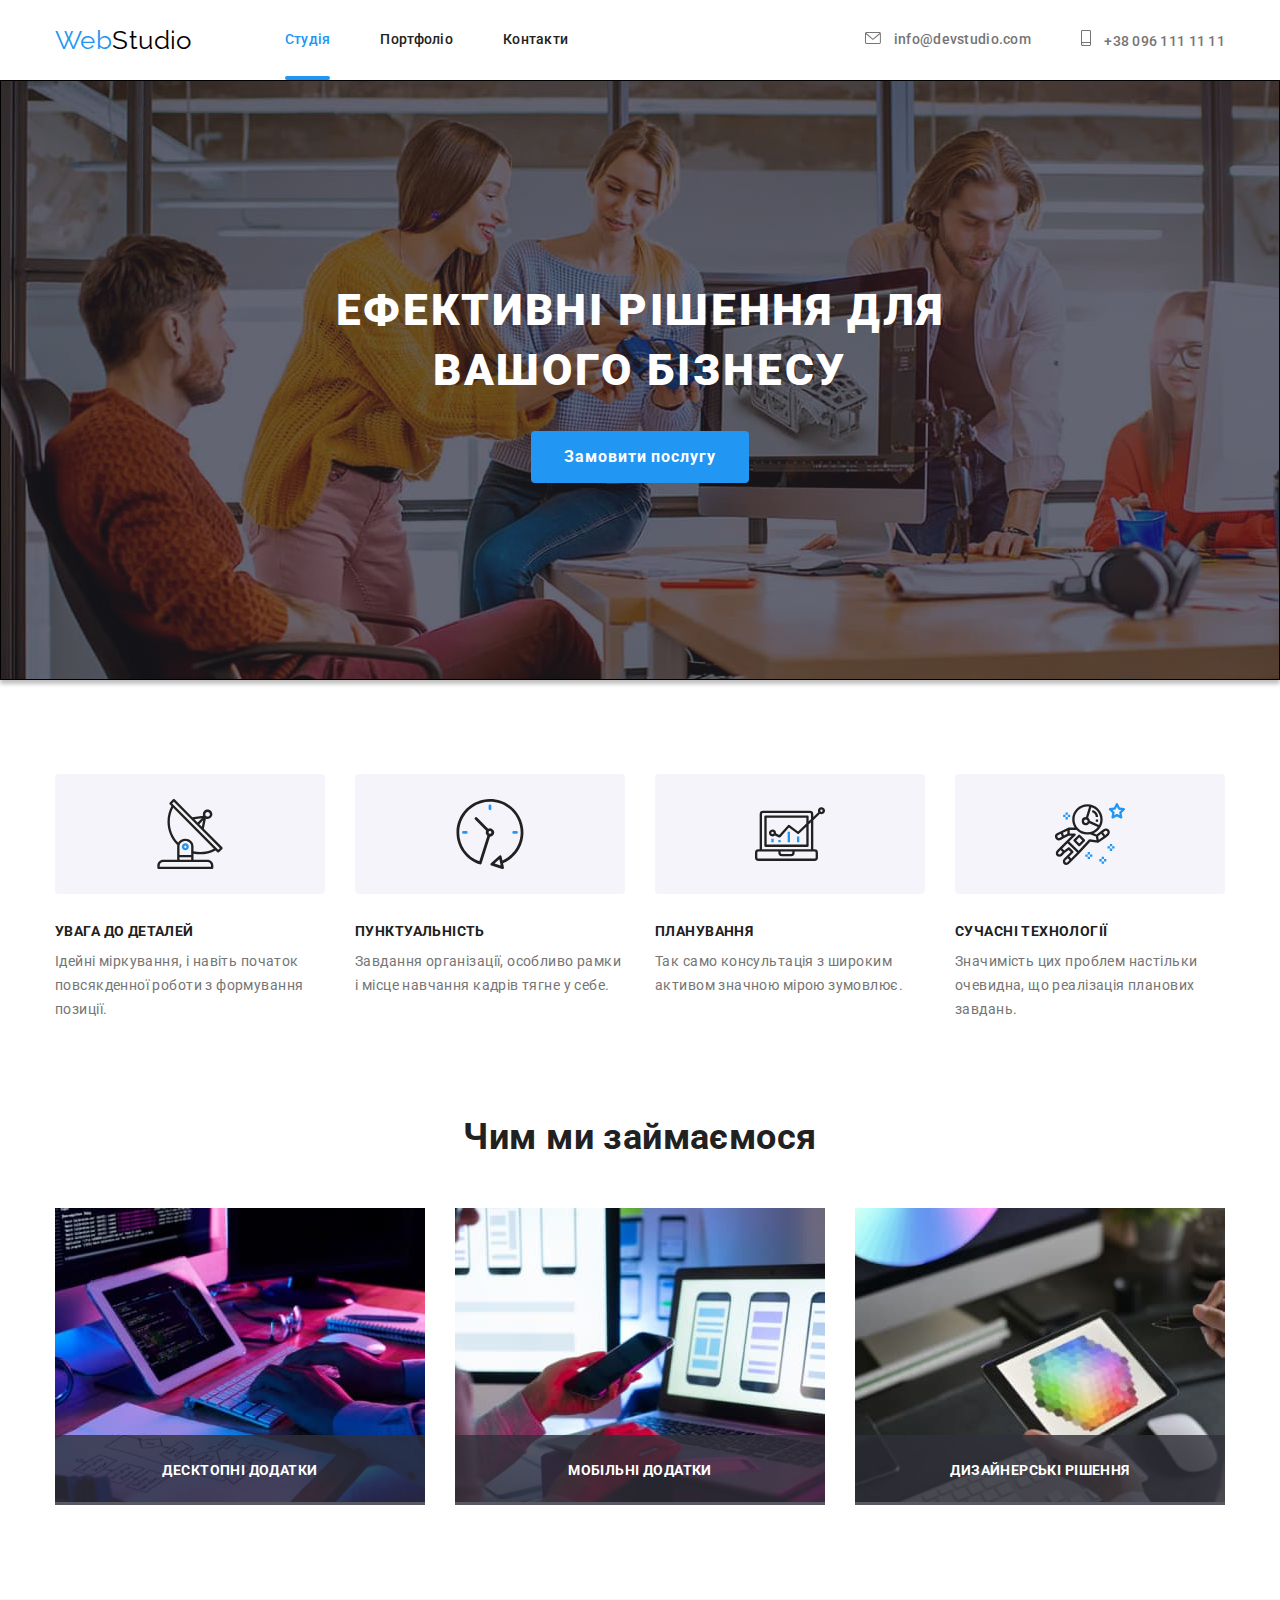
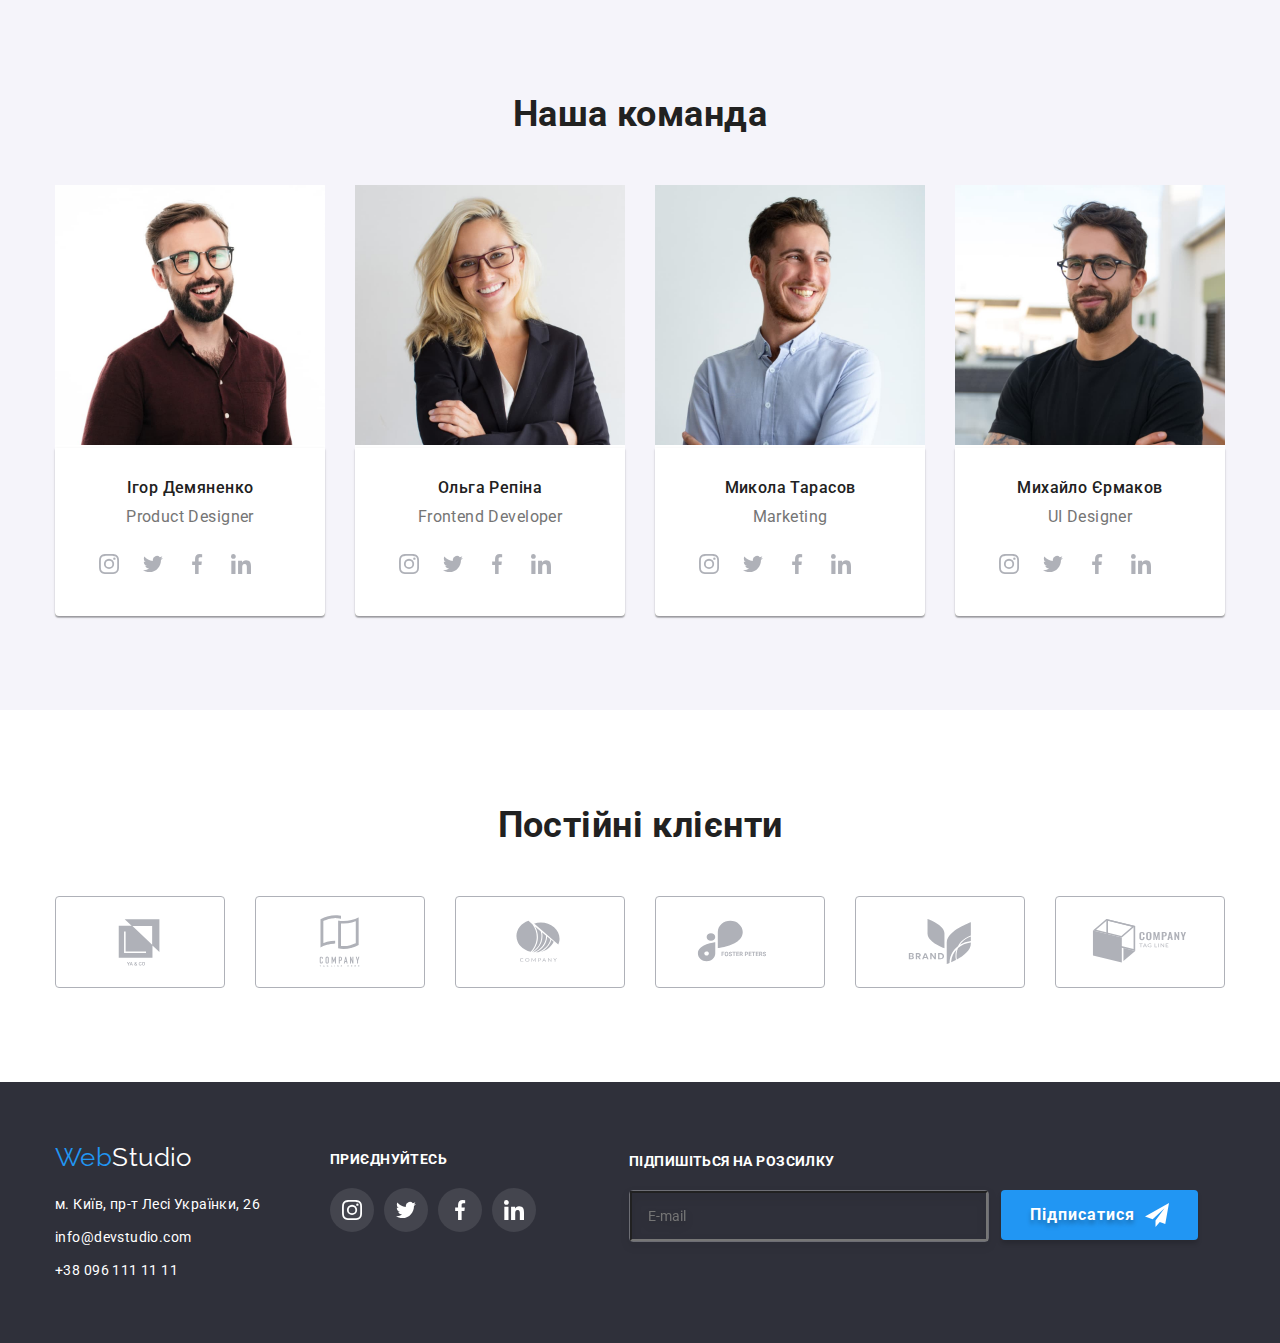
==== commit e7360aba: "add SCSS" ====
--- a/index.html
+++ b/index.html
@@ -10,9 +10,10 @@
     <link rel="preconnect" href="https://fonts.gstatic.com" crossorigin>
     <link href="https://fonts.googleapis.com/css2?family=Raleway:wght@700&family=Roboto:wght@400;500;700;900&display=swap"
         rel="stylesheet">
-    <link rel="stylesheet" href="https://cdnjs.cloudflare.com/ajax/libs/modern-normalize/1.1.0/modern-normalize.min.css"
+    <!-- <link rel="stylesheet" href="https://cdnjs.cloudflare.com/ajax/libs/modern-normalize/1.1.0/modern-normalize.min.css"
         integrity="sha512-wpPYUAdjBVSE4KJnH1VR1HeZfpl1ub8YT/NKx4PuQ5NmX2tKuGu6U/JRp5y+Y8XG2tV+wKQpNHVUX03MfMFn9Q=="
-        crossorigin="anonymous" referrerpolicy="no-referrer" />
+        crossorigin="anonymous" referrerpolicy="no-referrer" /> -->
+    <link rel="stylesheet" href="./css/main.min.css">
     <link rel="stylesheet" href="./css/styles.css">
 </head>
 <body>
@@ -388,59 +389,59 @@
     <!-- Modal window -->
     <div class="backdrop is-hidden" data-modal>
         <div class="modal">
-            <button class="modal-btn" type="button" data-modal-close>
-                <svg class="modal-btn-icon" width="18" height="18">
+            <button class="modal__btn" type="button" data-modal-close>
+                <svg class="modal__btn-icon" width="18" height="18">
                     <use href="./image/icons.svg#close-black"></use>
                 </svg>
             </button>
-            <section class="subscription-section">
-                <h2 class="subscription-title">Залиште свої дані, ми вам передзвонимо</h2>
-                <form action="subscription-form">
-                    <div class="subscription-form-group">
-                        <label class="subscription-form-field">
-                            <span class="subscription-field-name">Ім'я</span>
-                            <input class="subscription-field-input" type="text" name="user-name" required>                            
-                            <span class="subscription-field-icon">
-                                <svg class="subscription-icon" width="18" height="18"> 
+            <section class="subscription__section">
+                <h2 class="subscription__title">Залиште свої дані, ми вам передзвонимо</h2>
+                <form action="subscription__form">
+                    <div class="subscription__group">
+                        <label class="subscription__field">
+                            <span class="subscription__name">Ім'я</span>
+                            <input class="subscription__input" type="text" name="user-name" required>                            
+                            <span class="subscription__input-icon">
+                                <svg class="subscription__icon" width="18" height="18"> 
                                     <use href="./image/icons.svg#person-black"></use>
                                 </svg>
                             </span>                                                           
                         </label>
-                        <label class="subscription-form-field">
-                            <span class="subscription-field-name">Телефон</span>
-                            <input class="subscription-field-input" type="tel" name="user-phone" required>
-                            <span class="subscription-field-icon">
-                                <svg class="subscription-icon" width="18" height="18">
+                        <label class="subscription__field">
+                            <span class="subscription__name">Телефон</span>
+                            <input class="subscription__input" type="tel" name="user-phone" required>
+                            <span class="subscription__input-icon">
+                                <svg class="subscription__icon" width="18" height="18">
                                     <use href="./image/icons.svg#phone-black"></use>
                                 </svg>
                             </span>                    
                         </label>
-                        <label class="subscription-form-field">
-                            <span class="subscription-field-name">Пошта</span>
-                            <input class="subscription-field-input" type="text" name="user-mail" required>
-                            <span class="subscription-field-icon">
-                                <svg class="subscription-icon" width="18" height="18">
+                        <label class="subscription__field">
+                            <span class="subscription__name">Пошта</span>
+                            <input class="subscription__input" type="text" name="user-mail" required>
+                            <span class="subscription__input-icon">
+                                <svg class="subscription__icon" width="18" height="18">
                                     <use href="./image/icons.svg#email-black"></use>
                                 </svg>
                             </span>                       
                         </label>
-                        <label class="subscription-form-field">
-                            <span class="subscription-field-name">Коментар</span>
-                            <textarea class="subscription-field-textarea" name="user-coment" rows="10" placeholder="Введіть текст"></textarea>
+                        <label class="subscription__field">
+                            <span class="subscription__name">Коментар</span>
+                            <textarea class="subscription__textarea" name="user-coment" rows="10" placeholder="Введіть текст"></textarea>
                         </label>
                     </div>
-                    <label class="subscription-contract-flied" for="accept">
-                        <input class="subscription-contract-input visually-hidden" type="checkbox" name="terms-contract" id="accept">
-                        <span class="subscription-contract-check">
-                            <svg class="subscription-icon-check" width="16" height="15">
+                    <label class="subscription__contract-flied" for="accept">
+                        <input class="subscription__contract-input visually-hidden" type="checkbox" name="terms-contract" id="accept">
+                        <span class="subscription__contract-check">
+                            <svg class="subscription__icon-check" width="16" height="15">
                                 <use href="./image/icons.svg#check"></use>
                             </svg>
                         </span>
                         <span class="subscription-contract">
                             Погоджуюся з розсилкою та приймаю
-                            <a class="subscription-contract-name"href="">Умови договору</a></span> 
+                            <a class="subscription__contract-name" href="">Умови договору</a></span> 
                     </label>                  
-                    <button class="subscription-form-btn" type="submit">Відправити</button>
+                    <button class="subscription__form-btn" type="submit">Відправити</button>
                 </form>
             </section>
         </div>
@@ -448,4 +449,4 @@
 
     <script src="./js/modal.js"></script>
 </body>
-</html>
+</html>--- a/css/main.min.css
+++ b/css/main.min.css
@@ -0,0 +1 @@
+/*! modern-normalize v1.1.0 | MIT License | https://github.com/sindresorhus/modern-normalize */*,::before,::after{-webkit-box-sizing:border-box;box-sizing:border-box}html{line-height:1.15;-webkit-text-size-adjust:100%;-moz-tab-size:4;-o-tab-size:4;tab-size:4}body{margin:0;font-family:system-ui,-apple-system,"Segoe UI",Roboto,Helvetica,Arial,sans-serif,"Apple Color Emoji","Segoe UI Emoji"}hr{height:0;color:inherit}abbr[title]{-webkit-text-decoration:underline dotted;text-decoration:underline dotted}b,strong{font-weight:bolder}code,kbd,samp,pre{font-family:ui-monospace,SFMono-Regular,Consolas,"Liberation Mono",Menlo,monospace;font-size:1em}small{font-size:80%}sub,sup{font-size:75%;line-height:0;position:relative;vertical-align:baseline}sub{bottom:-0.25em}sup{top:-0.5em}table{text-indent:0;border-color:inherit}button,input,optgroup,select,textarea{font-family:inherit;font-size:100%;line-height:1.15;margin:0}button,select{text-transform:none}button,[type=button],[type=reset],[type=submit]{-webkit-appearance:button}::-moz-focus-inner{border-style:none;padding:0}:-moz-focusring{outline:1px dotted ButtonText}:-moz-ui-invalid{box-shadow:none}legend{padding:0}progress{vertical-align:baseline}::-webkit-inner-spin-button,::-webkit-outer-spin-button{height:auto}[type=search]{-webkit-appearance:textfield;outline-offset:-2px}::-webkit-search-decoration{-webkit-appearance:none}::-webkit-file-upload-button{-webkit-appearance:button;font:inherit}summary{display:list-item}:root{--primari-text-color: #757575;--title-text-color: #212121;--accent-color: #2196F3;--primary-white-color: #FFFFFF;--secondary-white-color: rgba(255, 255, 255, 0.6);--anim-slov: 250ms cubic-bezier(0.4, 0, 0.2, 1)}.visually-hidden{position:absolute;width:1px;height:1px;margin:-1px;border:0;padding:0;white-space:nowrap;-webkit-clip-path:inset(100%);clip-path:inset(100%);clip:rect(0 0 0 0);overflow:hidden}body{background-color:var(--primary-white-color);color:var(--primari-text-color);font-family:Roboto,sans-serif;font-size:14px;letter-spacing:.03em}html{-webkit-box-sizing:border-box;box-sizing:border-box}*,*::after,*::before{-webkit-box-sizing:inherit;box-sizing:inherit}.list{margin:0;padding:0;list-style:none}.img{display:block;max-width:100%;height:auto}.container{margin-left:auto;margin-right:auto;width:1200px;padding-left:15px;padding-right:15px}.section{padding-top:94px;padding-bottom:94px}.section__title{margin-top:0;margin-bottom:50px;color:var(--title-text-color);font-weight:700;font-size:36px;line-height:1.17;text-align:center}.logo{color:var(--accent-color);font-family:Raleway,sans-serif;font-size:26px;line-height:1.19;text-decoration:none}.logo__primary{color:#000}.logo__secondary{color:var(--primary-white-color)}.project__btn{display:-webkit-box;display:-ms-flexbox;display:flex;-webkit-box-pack:center;-ms-flex-pack:center;justify-content:center;margin-bottom:50px;gap:8px}.project__btn-primary{border-radius:4px;padding:6px 22px;min-width:73px;border:1px solid rgba(0,0,0,0);background-color:var(--accent-color);color:var(--primary-white-color);cursor:pointer;font-weight:500;font-size:16px;line-height:1.62}.project__btn-secondary{border-radius:4px;padding:6px 22px;min-width:103px;border:1px solid rgba(0,0,0,0);background-color:#f5f4fa;color:var(--title-text-color);cursor:pointer;font-weight:500;font-size:16px;line-height:1.62;-webkit-transition:color var(--anim-slov),background-color var(--anim-slov),-webkit-box-shadow var(--anim-slov);transition:color var(--anim-slov),background-color var(--anim-slov),-webkit-box-shadow var(--anim-slov);transition:color var(--anim-slov),background-color var(--anim-slov),box-shadow var(--anim-slov);transition:color var(--anim-slov),background-color var(--anim-slov),box-shadow var(--anim-slov),-webkit-box-shadow var(--anim-slov)}.project__btn-secondary:hover,.project__btn-secondary:focus{background-color:var(--accent-color);color:var(--primary-white-color);-webkit-box-shadow:0px 4px 4px rgba(0,0,0,.25);box-shadow:0px 4px 4px rgba(0,0,0,.25)}.footer__newssub-form{margin-top:12px;margin-left:93px;width:570px;height:86px}.footer__newssub-title{margin-top:0px;margin-bottom:20px;font-size:14px;line-height:1.14;letter-spacing:.03em;text-transform:uppercase;color:var(--primary-white-color)}.footer__newssub-area{display:-webkit-box;display:-ms-flexbox;display:flex;gap:12px}.footer__newssub-field{margin:0;border:1px solid rgba(255,255,255,.3);-webkit-filter:drop-shadow(0px 4px 4px rgba(0, 0, 0, 0.15));filter:drop-shadow(0px 4px 4px rgba(0, 0, 0, 0.15));border-radius:4px}.footer__newssub-input{width:358px;height:50px;background-color:rgba(0,0,0,0);padding-left:16px;outline:rgba(0,0,0,0);color:rgba(255,255,255,.6)}.footer__newssub-btn{display:-webkit-box;display:-ms-flexbox;display:flex;-webkit-box-align:center;-ms-flex-align:center;align-items:center;cursor:pointer;pointer-events:initial;height:50px;font-style:normal;font-weight:700;font-size:16px;line-height:1.88;text-align:center;letter-spacing:.06em;text-shadow:0px 4px 4px rgba(0,0,0,.25);color:var(--primary-white-color);background-color:var(--accent-color);border:1px solid rgba(0,0,0,0);-webkit-box-shadow:0px 4px 4px rgba(0,0,0,.15);box-shadow:0px 4px 4px rgba(0,0,0,.15);border-radius:4px;gap:10px;padding:10px 28px}.backdrop{position:fixed;top:0;left:0;width:100%;height:100%;background-color:rgba(0,0,0,.25);z-index:100;opacity:1;pointer-events:initial;-webkit-transform:translate(-50% -50%) scale(1);transform:translate(-50% -50%) scale(1);-webkit-transition:all transform 250ms cubic-bezier(0.4, 0, 0.2, 1);transition:all transform 250ms cubic-bezier(0.4, 0, 0.2, 1)}.backdrop.is-hidden{opacity:0;pointer-events:none}.modal{position:absolute;top:50%;left:50%;min-height:581px;min-width:528px;padding:15px;background-color:var(--primary-white-color);-webkit-transform:translate(-50%, -50%) scale(1);transform:translate(-50%, -50%) scale(1);-webkit-transition:-webkit-transform 250ms cubic-bezier(0.4, 0, 0.2, 1);transition:-webkit-transform 250ms cubic-bezier(0.4, 0, 0.2, 1);transition:transform 250ms cubic-bezier(0.4, 0, 0.2, 1);transition:transform 250ms cubic-bezier(0.4, 0, 0.2, 1), -webkit-transform 250ms cubic-bezier(0.4, 0, 0.2, 1);border-radius:4px 0px,4px rgba(0,0,0,.25);-webkit-box-shadow:0px 4px 4px 0px rgba(0,0,0,.2509803922);box-shadow:0px 4px 4px 0px rgba(0,0,0,.2509803922)}.backdrop.is-hidden .modal{-webkit-transform:translate(-50%, -50%) scale(0.2);transform:translate(-50%, -50%) scale(0.2);-webkit-transition:-webkit-transform 250ms cubic-bezier(0.4, 0, 0.2, 1);transition:-webkit-transform 250ms cubic-bezier(0.4, 0, 0.2, 1);transition:transform 250ms cubic-bezier(0.4, 0, 0.2, 1);transition:transform 250ms cubic-bezier(0.4, 0, 0.2, 1), -webkit-transform 250ms cubic-bezier(0.4, 0, 0.2, 1)}.modal__btn{position:absolute;top:8px;right:8px;width:30px;height:30px;-webkit-box-align:center;-ms-flex-align:center;align-items:center;-webkit-box-pack:center;-ms-flex-pack:center;justify-content:center;background-color:var(--primary-white-color);border-radius:50%;border:1px solid rgba(0,0,0,.1019607843);padding:5px}.modal__btn-icon{display:inline-block;-ms-flex-negative:0;flex-shrink:0;-webkit-transition:fill var(--anim-slov);transition:fill var(--anim-slov)}.modal__btn-icon:hover{fill:var(--accent-color)}label{display:block;margin:0 auto}.subscription__title{margin-top:40px;margin-bottom:12px;font-size:20px;line-height:1.15;text-align:center;letter-spacing:.03em;color:var(--title-text-color)}.subscription__form{width:528px;height:581px}.subscription__group{width:448px;height:342px;margin-left:40px;margin-right:40px;margin-bottom:20px}.subscription__field{position:relative;display:-webkit-box;display:-ms-flexbox;display:flex;-webkit-box-orient:vertical;-webkit-box-direction:normal;-ms-flex-direction:column;flex-direction:column;margin-bottom:10px}.subscription__field:last-child{margin-bottom:0px}.subscription__name{font-size:12px;line-height:1.17;letter-spacing:.01em;color:var(--primari-text-color);margin-bottom:4px}.subscription__input{display:inline-block;width:100%;height:40px;padding-left:42px;font-family:inherit;border:1px solid rgba(33,33,33,.2);border-radius:4px;outline:rgba(0,0,0,0);-webkit-transition:border var(--anim-slov);transition:border var(--anim-slov)}.subscription__input:focus,.subscription__textarea:focus{border:1px solid var(--accent-color);border-radius:4px}.subscription__input:focus+.subscription__input-icon{fill:var(--accent-color)}.subscription__input-icon{position:absolute;display:inline-block;-ms-flex-negative:0;flex-shrink:0;top:29px;left:12px;-webkit-transition:fill var(--anim-slov);transition:fill var(--anim-slov)}.subscription__textarea{display:inline-block;resize:none;width:448px;height:120px;padding:12px 16px;font-size:12px;line-height:14px;letter-spacing:.01em;color:rgba(117,117,117,.5);border:1px solid rgba(33,33,33,.2);border-radius:4px;outline:rgba(0,0,0,0);-webkit-transition:border var(--anim-slov);transition:border var(--anim-slov)}.subscription__contract-flied{display:-webkit-box;display:-ms-flexbox;display:flex;-webkit-box-pack:center;-ms-flex-pack:center;justify-content:center;-webkit-box-align:center;-ms-flex-align:center;align-items:center;gap:7px;margin-top:20px;margin-bottom:30px}.subscription__contract-check{display:-webkit-inline-box;display:-ms-inline-flexbox;display:inline-flex;-webkit-box-align:center;-ms-flex-align:center;align-items:center;-webkit-box-pack:center;-ms-flex-pack:center;justify-content:center;width:16px;height:15px;outline:2px solid #000;outline-offset:-2px;border-radius:2px;-webkit-transition:outline var(--anim-slov),background-color var(--anim-slov);transition:outline var(--anim-slov),background-color var(--anim-slov)}.subscription__contract-input:checked+.subscription__contract-check{outline:var(--accent-color);background-color:var(--accent-color)}.subscription__contract{line-height:1.71;letter-spacing:.03em}.subscription__contract-name{color:var(--accent-color);line-height:1.71;letter-spacing:.03em}.subscription__form-btn{display:-webkit-box;display:-ms-flexbox;display:flex;-webkit-box-align:center;-ms-flex-align:center;align-items:center;text-align:center;font-family:inherit;cursor:pointer;margin-bottom:40px;margin-left:auto;margin-right:auto;font-style:normal;font-weight:700;font-size:16px;line-height:1.88;letter-spacing:.06em;color:var(--primary-white-color);background-color:var(--accent-color);border:1px solid rgba(0,0,0,0);border-radius:4px;-webkit-box-shadow:0px 4px 4px 0px rgba(0,0,0,.25);box-shadow:0px 4px 4px 0px rgba(0,0,0,.25);padding:10px 52px}.header__content{display:-webkit-box;display:-ms-flexbox;display:flex}.header__nav{display:-webkit-box;display:-ms-flexbox;display:flex;-webkit-box-align:center;-ms-flex-align:center;align-items:center}.header__nav-list{display:-webkit-box;display:-ms-flexbox;display:flex;margin-left:93px;gap:50px}.header__nav-link{display:block;position:relative;color:var(--title-text-color);font-weight:500;line-height:1.14;letter-spacing:.02em;text-decoration:none;padding-top:32px;padding-bottom:32px}.header__nav-link:hover,.header__nav-link:focus{color:var(--accent-color)}.header__nav-link--current{color:var(--accent-color);-webkit-transition:color var(--anim-slov);transition:color var(--anim-slov)}.header__nav-link--current::after{position:absolute;content:"";width:100%;height:4px;left:0;bottom:0;background-color:var(--accent-color);border-radius:4px}.header__contact{display:-webkit-box;display:-ms-flexbox;display:flex;margin-left:auto;gap:50px}.header__contact-item{display:-webkit-box;display:-ms-flexbox;display:flex;-webkit-box-align:center;-ms-flex-align:center;align-items:center}.header__contact-link{color:var(--primari-text-color);font-weight:500;line-height:1.14;letter-spacing:.02em;text-decoration:none;-webkit-transition:color var(--anim-slov);transition:color var(--anim-slov)}.header__contact-link:hover,.header__contact-link:focus{color:var(--accent-color)}.header__contact-icon{fill:currentColor;margin-right:10px}.hero{padding:200px 0}.hero__title{margin-top:0;margin-bottom:30px;margin-left:auto;margin-right:auto;width:696px;text-align:center;color:var(--primary-white-color);font-weight:900;font-size:44px;line-height:1.36;letter-spacing:.06em;text-transform:uppercase}.hero__overlay{max-width:1600px;height:600px;margin-left:auto;margin-right:auto;background-image:url("../image/overlay.png"),url("../image/hero.jpg"),url("../image/bg.png");border:1px solid #000;-webkit-box-shadow:0px 4px 4px rgba(0,0,0,.25);box-shadow:0px 4px 4px rgba(0,0,0,.25)}.hero__btn{margin-left:auto;margin-right:auto;border-radius:4px;padding:10px 32px;border:1px solid rgba(0,0,0,0);background-color:var(--accent-color);color:var(--primary-white-color);font-family:inherit;cursor:pointer;font-weight:700;font-size:16px;line-height:1.88;display:-webkit-box;display:-ms-flexbox;display:flex;-webkit-box-align:center;-ms-flex-align:center;align-items:center;letter-spacing:.06em}.feature__list{display:-webkit-box;display:-ms-flexbox;display:flex;gap:30px}.feature__list-item{width:calc((100% - 90px)/4)}.feature__list-card{background-color:#f5f4fa;border-radius:4px;width:270px;height:120px;display:-webkit-box;display:-ms-flexbox;display:flex;-webkit-box-pack:center;-ms-flex-pack:center;justify-content:center;-webkit-box-align:center;-ms-flex-align:center;align-items:center}.feature__list-name{margin:0;margin-top:30px;margin-bottom:10px;color:var(--title-text-color);font-size:14px;line-height:1.14;text-transform:uppercase}.feature__list-text{margin-top:0;margin-bottom:0;line-height:1.71}.works{padding-top:0}.works__list{display:-webkit-box;display:-ms-flexbox;display:flex;gap:30px}.works__list-item{position:relative;overflow:hidden;width:370px}.works__list-label{position:absolute;font-weight:700;font-size:14px;text-align:center;letter-spacing:.03em;text-transform:uppercase;color:var(--primary-white-color);background-color:rgba(47,48,58,.8);padding-top:27px;padding-bottom:27px;margin:0;bottom:0;left:0;width:100%}.team{background-color:#f5f4fa}.team__list{display:-webkit-box;display:-ms-flexbox;display:flex;gap:30px}.team__list-item{width:calc((100% - 90px)/4);background-color:var(--primary-white-color)}.team__card{-webkit-box-shadow:0px 1px 3px rgba(0,0,0,.12),0px 1px 1px rgba(0,0,0,.14),0px 2px 1px rgba(0,0,0,.2);box-shadow:0px 1px 3px rgba(0,0,0,.12),0px 1px 1px rgba(0,0,0,.14),0px 2px 1px rgba(0,0,0,.2);border-radius:0px 0px 4px 4px;padding-top:30px;padding-bottom:30px}.team__card-name{margin-top:0;margin-bottom:10px;color:var(--title-text-color);font-weight:500;font-size:16px;line-height:1.19;text-align:center}.team__card-description{margin-top:0;margin-bottom:0;font-size:16px;line-height:1.19;text-align:center}.team__social{display:-webkit-box;display:-ms-flexbox;display:flex;margin-top:16px;margin-left:32px;margin-right:32px}.team__social-item{gap:10px}.team__social-link{display:-webkit-inline-box;display:-ms-inline-flexbox;display:inline-flex;-webkit-box-align:center;-ms-flex-align:center;align-items:center;-webkit-box-pack:center;-ms-flex-pack:center;justify-content:center;width:44px;height:44px;background-color:var(--primary-white-color);border-radius:50%;fill:#afb1b8;-webkit-transition:fill var(--anim-slov),background-color var(--anim-slov);transition:fill var(--anim-slov),background-color var(--anim-slov)}.team__social-link:hover{background-color:var(--accent-color);fill:var(--primary-white-color)}.team__social-icon{display:inline-block;-ms-flex-negative:0;flex-shrink:0}.clients__list{display:-webkit-box;display:-ms-flexbox;display:flex;gap:30px}.clients__list-item{display:-webkit-box;display:-ms-flexbox;display:flex;-webkit-box-align:center;-ms-flex-align:center;align-items:center;-webkit-box-pack:center;-ms-flex-pack:center;justify-content:center;width:170px;height:92px;fill:#afb1b8;border:1px solid #afb1b8;border-radius:4px;-webkit-transition:fill var(--anim-slov),border var(--anim-slov);transition:fill var(--anim-slov),border var(--anim-slov)}.clients__list-item:hover{fill:var(--accent-color);border:1px solid var(--accent-color)}.project__card{display:-webkit-box;display:-ms-flexbox;display:flex;-ms-flex-wrap:wrap;flex-wrap:wrap;gap:30px;background-color:var(--primary-white-color)}.project__card-item{width:calc((100% - 60px)/3);-webkit-transition:color var(--anim-slov);transition:color var(--anim-slov)}.project__card-item:hover,.project__card-item:focus{cursor:pointer;-webkit-box-shadow:0px 1px 1px rgba(0,0,0,.12),0px 4px 4px rgba(0,0,0,.06),1px 4px 6px rgba(0,0,0,.16);box-shadow:0px 1px 1px rgba(0,0,0,.12),0px 4px 4px rgba(0,0,0,.06),1px 4px 6px rgba(0,0,0,.16)}.project__card-item:hover .project__card-overlay,.project__card-item:focus .project__card-overlay{-webkit-transform:translate(0);transform:translate(0)}.project__card-trum{position:relative;overflow:hidden}.project__card-overlay{position:absolute;bottom:0;left:0;width:100%;height:100%;background-color:rgba(33,150,243,.9);margin:0;padding:63px 24px;font-size:18px;line-height:1.56;letter-spacing:.03em;color:var(--primary-white-color);-webkit-transform:translatey(100%);transform:translatey(100%);-webkit-transition:-webkit-transform var(--anim-slov);transition:-webkit-transform var(--anim-slov);transition:transform var(--anim-slov);transition:transform var(--anim-slov), -webkit-transform var(--anim-slov)}.project__card-content{border:1px solid #eee;border-top:rgba(0,0,0,0);padding:20px 24px}.project__card-name{margin-top:0;margin-bottom:4px;color:var(--title-text-color);font-size:18px;line-height:2;letter-spacing:.06em}.project__card-position{margin-top:0;margin-bottom:0;font-size:16px;line-height:1.88}.footer{padding-top:60px;padding-bottom:60px;background-color:#2f303a}.footer__contact{display:-webkit-box;display:-ms-flexbox;display:flex;-webkit-box-align:stretch;-ms-flex-align:stretch;align-items:stretch}.footer__contact-info{margin-top:20px}.footer__contact-item{margin-bottom:9px}.footer__contact-item:last-child{margin-bottom:0}.footer__contact-link{color:var(--primary-white-color);line-height:1.71;font-style:normal;text-decoration:none}.footer__contact-link.current{color:var(--secondary-white-color);-webkit-transition:color var(--anim-slov);transition:color var(--anim-slov)}.footer__contact-link--current:hover,.footer__contact-link--current:focus{color:var(--accent-color)}.footer__join{margin-top:10px;margin-left:70px;width:206px;height:80px}.footer__join-name{font-size:14px;line-height:1.14;letter-spacing:.03em;text-transform:uppercase;color:var(--primary-white-color);margin-top:0;margin-bottom:20px}.footer__social-list{display:-webkit-box;display:-ms-flexbox;display:flex;gap:10px}.footer__social-link{display:-webkit-box;display:-ms-flexbox;display:flex;-webkit-box-align:center;-ms-flex-align:center;align-items:center;-webkit-box-pack:center;-ms-flex-pack:center;justify-content:center;width:44px;height:44px;background-color:rgba(255,255,255,.1);border-radius:50%;fill:var(--primary-white-color);-webkit-transition:background-color var(--anim-slov);transition:background-color var(--anim-slov)}.footer__social-link:hover,.footer__social-link:focus{background-color:var(--accent-color)}.footer__social-icon{display:inline-block;-ms-flex-negative:0;flex-shrink:0}/*# sourceMappingURL=main.min.css.map */--- a/css/styles.css
+++ b/css/styles.css
@@ -6,19 +6,19 @@
 /* белый вторичный rgba(255, 255, 255, 0.6) */
 
 /* первичный шрифт Roboto 400 500 700 900 */
-/* вторичный шрифт Raleway 700*/
-
-
-:root {
+/* вторичный шрифт Raleway 700 */
+
+
+/* :root {
     --primari-text-color: #757575;
     --title-text-color: #212121;
     --accent-color: #2196F3;
     --primary-white-color: #FFFFFF;
     --secondary-white-color: rgba(255, 255, 255, 0.6);
     --anim-slov: 250ms cubic-bezier(0.4, 0, 0.2, 1);
-}
-
-body {
+} */
+
+/* body {
     background-color: var(--primary-white-color);
     color: var(--primari-text-color);
 
@@ -35,17 +35,23 @@
 *::after,
 *::before {
     box-sizing: inherit;
-}
+} */
 
 /* Утилиты */
 
-.list {
+/* .list { 
     margin: 0;
     padding: 0;
     list-style: none;
 }
 
-.visually-hidden {
+.img {
+    display: block;
+    max-width: 100%;
+    height: auto;
+}  */
+
+/* .visually-hidden {
     position: absolute;
     width: 1px;
     height: 1px;
@@ -56,28 +62,21 @@
     clip-path: inset(100%);
     clip: rect(0 0 0 0);
     overflow: hidden;
-}
-
-.container {
+} */
+
+/* .container {
     margin-left: auto;
     margin-right: auto;
     width: 1200px;
     padding-left: 15px;
     padding-right: 15px;
-}
-
-.img {
-    display: block;
-    max-width: 100%;
-    height: auto;
-}        
-
+} */
 
 /* Header */
 
 /* Logo */
 
-.logo {
+/* .logo {
     color: var(--accent-color);
     font-family: Raleway, sans-serif;
     
@@ -92,11 +91,11 @@
 
 .logo__secondary {
     color: var(--primary-white-color); 
-}
+} */
 
 /* Nav, Contact */
 
-.header__content {
+/* .header__content {
     display: flex;
 }
 
@@ -177,7 +176,7 @@
 .header__contact-icon {
     fill: currentColor;
     margin-right: 10px;
-}
+} */
 
 /* Styles from index.html */
 
@@ -185,7 +184,7 @@
 
 /* Hero */
 
-.hero {
+/* .hero {
     padding: 200px 0;
 }
 
@@ -234,11 +233,11 @@
     display: flex;
     align-items: center;
     letter-spacing: 0.06em;
-}
+} */
 
 /* Sections */
 
-.section {
+/* .section {
     padding-top: 94px;
     padding-bottom: 94px;
 }
@@ -252,11 +251,11 @@
     font-size: 36px;
     line-height: 1.17;
     text-align: center;
-}
+}  */
 
 /* Features */
 
-.feature__list {
+/* .feature__list {
     display: flex;
     gap: 30px;
 }
@@ -292,11 +291,11 @@
     margin-bottom: 0;
 
     line-height: 1.71;
-}
+} */
 
 /* Our works */
 
-.works {
+/* .works {
     padding-top: 0;
 }
 
@@ -329,11 +328,11 @@
     bottom: 0;
     left: 0;
     width: 100%;
-}
+} */
 
 /* Our teams */
 
-.team {
+/* .team {
     background-color: #F5F4FA;
 }
 
@@ -410,11 +409,11 @@
 .team__social-icon {
     display: inline-block;
     flex-shrink: 0;
-}
+} */
 
 /* Our clients */
 
-.clients__list {
+/* .clients__list {
     display: flex;
     gap: 30px;
 }
@@ -438,14 +437,13 @@
 .clients__list-item:hover {
     fill: var(--accent-color);
     border: 1px solid var(--accent-color);
-}
-
+} */
 
 /* Projects */
 
 /* Button projects */
 
-.project__btn {
+/* .project__btn {
     display: flex;
     justify-content: center;
     margin-bottom: 50px;
@@ -491,11 +489,11 @@
     background-color: var(--accent-color);
     color: var(--primary-white-color);
     box-shadow: 0px 4px 4px rgba(0, 0, 0, 0.25);
-}
+} */
 
 /* Our projects */
 
-.project__card {
+/* .project__card {
     display: flex;
     flex-wrap: wrap;
     gap: 30px;
@@ -507,6 +505,14 @@
     width: calc((100% - 2 * 30px) / 3);
 
     transition: color var(--anim-slov);
+}
+
+.project__card-item:hover,
+.project__card-item:focus {
+    cursor: pointer;
+    box-shadow: 0px 1px 1px rgba(0, 0, 0, 0.12),
+        0px 4px 4px rgba(0, 0, 0, 0.06),
+        1px 4px 6px rgba(0, 0, 0, 0.16);
 }
 
 .project__card-item:hover .project__card-overlay,
@@ -564,20 +570,20 @@
 
     font-size: 16px;
     line-height: 1.88;
-}
+} */
 
 /* Footer */
 
 /* Footer contacts */
 
-.footer {
+/* .footer {
     padding-top: 60px;
     padding-bottom: 60px;
 
     background-color: #2F303A;
-}
-
-.footer__contact {
+} */
+
+/* .footer__contact {
     display: flex;
     align-items: stretch;
 }
@@ -611,11 +617,11 @@
 .footer__contact-link--current:hover,
 .footer__contact-link--current:focus {
     color: var(--accent-color);
-}
+} */
 
 /* Footer join */
 
-.footer__join {
+/* .footer__join {
     margin-top: 10px;
     margin-left: 70px;
     width: 206px;
@@ -660,11 +666,11 @@
 .footer__social-icon {
     display: inline-block;
     flex-shrink: 0;
-}
+} */
 
 /* Footer news subscription form */
 
-.footer__newssub-form {
+/* .footer__newssub-form {
     margin-top: 12px;
     margin-left: 93px;
     width: 570px;
@@ -728,10 +734,11 @@
 
     gap: 10px;
     padding: 10px 28px;
-}
+} */
 
 /* Modal window */
-.backdrop {
+
+/* .backdrop {
     position: fixed;
     top: 0;
     left: 0;
@@ -741,7 +748,6 @@
 
     z-index: 100;
     opacity: 1;
-    /* visibility: visible; */
     pointer-events: initial;
 
     transform: translate(-50% -50%) scale(1);
@@ -750,11 +756,10 @@
 
 .backdrop.is-hidden {
     opacity: 0;
-    /* visibility: hidden; */
     pointer-events: none;
-}
-
-.modal {
+} */
+
+/* .modal {
     position: absolute;
     top: 50%;
     left: 50%;
@@ -765,19 +770,17 @@
 
     transform: translate(-50%, -50%) scale(1);
     transition: transform 250ms cubic-bezier(0.4, 0, 0.2, 1);
-    /* transform: translate(-50%, -50%) scale(1);
-    transition: transform var(--anim-slov); */
 
     border-radius: 4px 0px, 4px rgba(0, 0, 0, 0.25);
     box-shadow: 0px 4px 4px 0px #00000040;
-}
-
-.backdrop.is-hidden .modal {
+} */
+
+/* .backdrop.is-hidden .modal {
     transform: translate(-50%, -50%) scale(0.2);
     transition: transform 250ms cubic-bezier(0.4, 0, 0.2, 1);
 }
 
-.modal-btn {
+.modal__btn {
     position: absolute;
     top: 8px;
     right: 8px;
@@ -789,24 +792,24 @@
     border-radius: 50%;
     border: 1px solid #0000001A;
     padding: 5px;
-}
-
-.modal-btn-icon {
+} */
+
+/* .modal__btn-icon {
     display: inline-block;
     flex-shrink: 0;
     transition: fill var(--anim-slov);
 }
 
-.modal-btn-icon:hover {
+.modal__btn-icon:hover {
     fill: var(--accent-color);
-}
-
-label {
+} */
+
+/* label {
     display: block;
     margin: 0 auto;
 }
 
-.subscription-title {
+.subscription__title {
     margin-top: 40px;
     margin-bottom: 12px;
 
@@ -816,14 +819,14 @@
     letter-spacing: 0.03em;
     
     color: var(--title-text-color);
-}
-
-.subscription-form {
+} */
+
+/* .subscription__form {
     width: 528px;
     height: 581px;
 }
 
-.subscription-form-group {
+.subscription__group {
     width: 448px;
     height: 342px;
     margin-left: 40px;
@@ -831,18 +834,18 @@
     margin-bottom: 20px;
 }
 
-.subscription-form-field {
+.subscription__field {
     position: relative;
     display: flex;
     flex-direction: column;
     margin-bottom: 10px;
 }
 
-.subscription-form-field:last-child {
+.subscription__field:last-child {
     margin-bottom: 0px;
-}
-
-.subscription-field-name {
+} */
+
+/* .subscription__name {
     font-size: 12px;
     line-height: 1.17;
     letter-spacing: 0.01em;
@@ -851,7 +854,7 @@
     margin-bottom: 4px;
 }
 
-.subscription-field-input {
+.subscription__input {
     display: inline-block;
     width: 100%;
     height: 40px;
@@ -865,20 +868,17 @@
     transition: border var(--anim-slov);
 }
 
-/* .subscription-field-input:hover, */
-.subscription-field-input:focus,
-/* .subscription-field-textarea:hover, */
-.subscription-field-textarea:focus {
+.subscription__input:focus,
+.subscription__textarea:focus {
     border: 1px solid var(--accent-color);
     border-radius: 4px;
-}
-
-/* .subscription-field-input:hover + .subscription-field-icon, */
-.subscription-field-input:focus + .subscription-field-icon {
+} */
+/* 
+.subscription__input:focus + .subscription__input-icon {
     fill: var(--accent-color);
 }
 
-.subscription-field-icon {
+.subscription__input-icon {
     position: absolute;
     display: inline-block;
     flex-shrink: 0;
@@ -888,17 +888,17 @@
     transition: fill var(--anim-slov);
 }
 
-.subscription-field-textarea {
+.subscription__textarea {
     display: inline-block;
     resize: none;
     width: 448px;
     height: 120px;
     padding: 12px 16px;
-/* 
+
     font-size: 12px;
     line-height: 14px;
     letter-spacing: 0.01em;
-    color: rgba(117, 117, 117, 0.5); */
+    color: rgba(117, 117, 117, 0.5); 
 
     border: 1px solid rgba(33, 33, 33, 0.2);
     border-radius: 4px;
@@ -907,7 +907,7 @@
     transition: border var(--anim-slov);
 }
 
-.subscription-contract-flied {
+.subscription__contract-flied {
     display: flex;
     justify-content: center;
     align-items: center;
@@ -916,7 +916,7 @@
     margin-bottom: 30px;
 }
 
-.subscription-contract-check {
+.subscription__contract-check {
     display: inline-flex;
     align-items: center;
     justify-content: center;
@@ -931,23 +931,23 @@
         background-color var(--anim-slov);
 }
 
-.subscription-contract-input:checked + .subscription-contract-check {
+.subscription__contract-input:checked + .subscription__contract-check {
     outline: var(--accent-color);
     background-color: var(--accent-color);
 }
 
-.subscription-contract {
+.subscription__contract {
     line-height: 1.71;
     letter-spacing: 0.03em;
 }
 
-.subscription-contract-name {
+.subscription__contract-name {
     color: var(--accent-color);
     line-height: 1.71;
     letter-spacing: 0.03em;
 }
 
-.subscription-form-btn {
+.subscription__form-btn {
     display: flex;
     align-items: center;
     text-align: center;
@@ -970,4 +970,4 @@
     border-radius: 4px;
     box-shadow: 0px 4px 4px 0px rgba(0, 0, 0, 0.25);
     padding: 10px 52px;
-}
+} */
